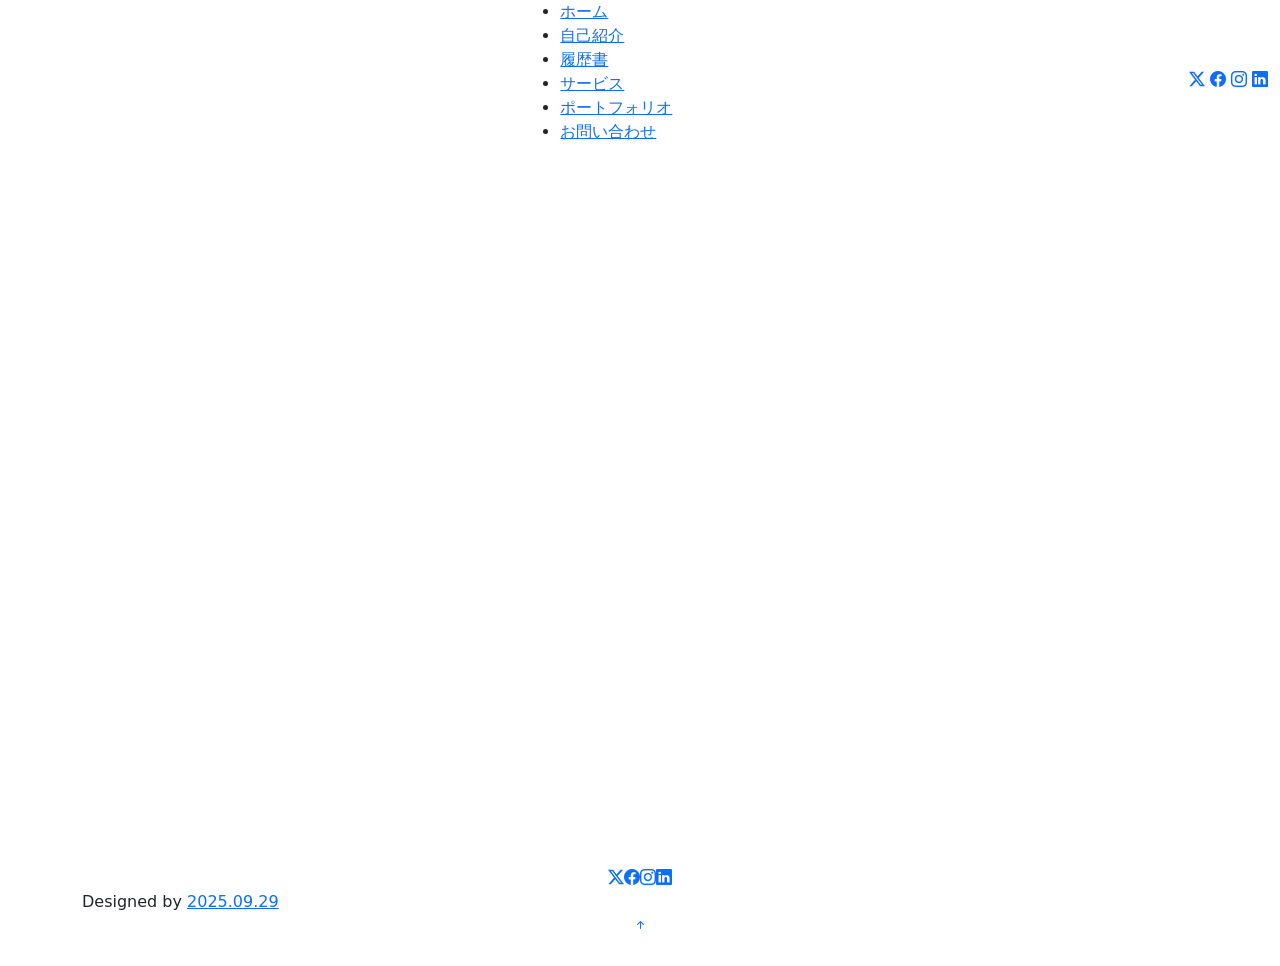
==== about.html @ 62b6b32b "2025/09/30 ポートホリオ完成" ====
<!DOCTYPE html>
<html lang="en">

<head>
  <meta charset="utf-8">
  <meta content="width=device-width, initial-scale=1.0" name="viewport">
  <title>MK-IT</title>
  <meta name="description" content="">
  <meta name="keywords" content="">

  <!-- Favicons -->
  <link href="assets/img/favicon.png" rel="icon">
  <link href="assets/img/apple-touch-icon.png" rel="apple-touch-icon">

  <!-- Fonts -->
  <link href="https://fonts.googleapis.com" rel="preconnect">
  <link href="https://fonts.gstatic.com" rel="preconnect" crossorigin>
  <link href="https://fonts.googleapis.com/css2?family=Roboto:ital,wght@0,100;0,300;0,400;0,500;0,700;0,900;1,100;1,300;1,400;1,500;1,700;1,900&family=Poppins:ital,wght@0,100;0,200;0,300;0,400;0,500;0,600;0,700;0,800;0,900;1,100;1,200;1,300;1,400;1,500;1,600;1,700;1,800;1,900&family=Raleway:ital,wght@0,100;0,200;0,300;0,400;0,500;0,600;0,700;0,800;0,900;1,100;1,200;1,300;1,400;1,500;1,600;1,700;1,800;1,900&display=swap" rel="stylesheet">

  <!-- Vendor CSS Files -->
  <link href="assets/vendor/bootstrap/css/bootstrap.min.css" rel="stylesheet">
  <link href="assets/vendor/bootstrap-icons/bootstrap-icons.css" rel="stylesheet">
  <link href="assets/vendor/aos/aos.css" rel="stylesheet">
  <link href="assets/vendor/swiper/swiper-bundle.min.css" rel="stylesheet">
  <link href="assets/vendor/glightbox/css/glightbox.min.css" rel="stylesheet">

  <!-- Main CSS File -->
  <link href="assets/css/main.css" rel="stylesheet">

  <!-- =======================================================
  * Template Name: Kelly
  * Template URL: https://bootstrapmade.com/kelly-free-bootstrap-cv-resume-html-template/
  * Updated: Aug 07 2024 with Bootstrap v5.3.3
  * Author: BootstrapMade.com
  * License: https://bootstrapmade.com/license/
  ======================================================== -->
</head>

<body class="about-page">

  <header id="header" class="header d-flex align-items-center light-background sticky-top">
    <div class="container-fluid position-relative d-flex align-items-center justify-content-between">

      <a href="index.html" class="logo d-flex align-items-center me-auto me-xl-0">
        <!-- Uncomment the line below if you also wish to use an image logo -->
        <!-- <img src="assets/img/logo.png" alt=""> -->
        <!-- <h1 class="sitename">Kelly</h1> -->
      </a>

      <nav id="navmenu" class="navmenu">
        <ul>
          <li><a href="index.html">ホーム</a></li>
          <li><a href="about.html" class="active">自己紹介</a></li>
          <li><a href="resume.html">履歴書</a></li>
          <li><a href="services.html">サービス</a></li>
          <li><a href="portfolio.html">ポートフォリオ</a></li>
          <li><a href="contact.html">お問い合わせ</a></li>
        </ul>
        <i class="mobile-nav-toggle d-xl-none bi bi-list"></i>
      </nav>

      <div class="header-social-links">
        <a href="#" class="twitter"><i class="bi bi-twitter-x"></i></a>
        <a href="#" class="facebook"><i class="bi bi-facebook"></i></a>
        <a href="#" class="instagram"><i class="bi bi-instagram"></i></a>
        <a href="#" class="linkedin"><i class="bi bi-linkedin"></i></a>
      </div>

    </div>
  </header>

  <main class="main">

    <!-- About Section -->
    <section id="about" class="about section">

      <!-- Section Title -->
      <div class="container section-title" data-aos="fade-up">
        <h2>自己紹介</h2>
        <p>元バックオフィス責任者からエンジニアへ｜ビジネス視点 × 技術力</p>
      </div><!-- End Section Title -->

      <div class="container" data-aos="fade-up" data-aos-delay="100">

        <div class="row gy-4 justify-content-center">
          <div class="col-lg-4">
            <img src="assets/img/profile-img.jpg" class="img-fluid" alt="">
          </div>
          <div class="col-lg-8 content">
            <h2>0からのシステム開発が可能なシステムエンジニア</h2>
            <div class="row">
              <div class="col-lg-6">
                <ul>
                  <li><i class="bi bi-chevron-right"></i> <strong>生年月日:</strong> <span>1996年 1⽉ 28⽇</span></li>
                  <li><i class="bi bi-chevron-right"></i> <strong>電話:</strong> <span>090-1334-8296</span></li>
                  <li><i class="bi bi-chevron-right"></i> <strong>現住所:</strong> <span>島根県, 日本</span></li>
                </ul>
              </div>
              <div class="col-lg-6">
                <ul>
                  <li><i class="bi bi-chevron-right"></i> <strong>年齢:</strong> <span>29</span></li>
                  <li><i class="bi bi-chevron-right"></i> <strong>Email:</strong> <span>miyuu112288@gmail.com</span></li>
                  <li><i class="bi bi-chevron-right"></i> <strong>現職:</strong> <span>フリーランサー</span></li>
                </ul>
              </div>
            </div>
            <p class="py-3">
              約6年間、株式会社COLOR にてバックオフィス業務全般を担当しながら、各店舗の責任者として運営管理を行い、金融機関・税理士との連携を通じて会社の利益向上に貢献。その後、IT技術の重要性を実感し、2020年に正式にエンジニアとしてのキャリアをスタート。

              フロントエンド開発を中心に、HTML・CSS・JavaScript を基礎から学び、React・Vue などのモダンなフレームワークを活用したシングルページアプリケーション（SPA）開発に従事。ユーザー体験を向上させるインタラクティブなUI や、レスポンシブデザインを考慮したWebサイトの設計・開発を経験。

              2023年11月からは、バックエンド開発にも関心を持ち、PHPフレームワーク（Laravel） を用いた開発に注力。データベース設計、API開発、認証システムの構築などを通じて、フルスタックエンジニアとしてのスキルを磨いている。現在は新たな技術習得にも積極的に取り組みながら、さらなる挑戦を楽しんでいる。
            </p>
          </div>
        </div>

      </div>

    </section><!-- /About Section -->

    <!-- Skills Section -->
    <section id="skills" class="skills section">

      <!-- Section Title -->
      <div class="container section-title" data-aos="fade-up">
        <h2>スキル</h2>
        <p>Necessitatibus eius consequatur ex aliquid fuga eum quidem sint consectetur velit</p>
      </div><!-- End Section Title -->

      <div class="container" data-aos="fade-up" data-aos-delay="100">

        <div class="row skills-content skills-animation">

          <div class="col-lg-6">

            <div class="progress">
              <span class="skill"><span>React/Next.js</span> <i class="val">95%</i></span>
              <div class="progress-bar-wrap">
                <div class="progress-bar" role="progressbar" aria-valuenow="95" aria-valuemin="0" aria-valuemax="100"></div>
              </div>
            </div><!-- End Skills Item -->

            <div class="progress">
              <span class="skill"><span>TypeScript</span> <i class="val">90%</i></span>
              <div class="progress-bar-wrap">
                <div class="progress-bar" role="progressbar" aria-valuenow="90" aria-valuemin="0" aria-valuemax="100"></div>
              </div>
            </div><!-- End Skills Item -->

            <div class="progress">
              <span class="skill"><span>Vue.js</span> <i class="val">85%</i></span>
              <div class="progress-bar-wrap">
                <div class="progress-bar" role="progressbar" aria-valuenow="85" aria-valuemin="0" aria-valuemax="100"></div>
              </div>
            </div><!-- End Skills Item -->

            <div class="progress">
              <span class="skill"><span>Shopify</span> <i class="val">80%</i></span>
              <div class="progress-bar-wrap">
                <div class="progress-bar" role="progressbar" aria-valuenow="80" aria-valuemin="0" aria-valuemax="100"></div>
              </div>
            </div><!-- End Skills Item -->

            <div class="progress">
              <span class="skill"><span>WordPress</span> <i class="val">75%</i></span>
              <div class="progress-bar-wrap">
                <div class="progress-bar" role="progressbar" aria-valuenow="75" aria-valuemin="0" aria-valuemax="100"></div>
              </div>
            </div><!-- End Skills Item -->

            <div class="progress">
              <span class="skill"><span>OpenAI API</span> <i class="val">70%</i></span>
              <div class="progress-bar-wrap">
                <div class="progress-bar" role="progressbar" aria-valuenow="70" aria-valuemin="0" aria-valuemax="100"></div>
              </div>
            </div><!-- End Skills Item -->

          </div>

          <div class="col-lg-6">

            <div class="progress">
              <span class="skill"><span>Laravel</span> <i class="val">85%</i></span>
              <div class="progress-bar-wrap">
                <div class="progress-bar" role="progressbar" aria-valuenow="85" aria-valuemin="0" aria-valuemax="100"></div>
              </div>
            </div><!-- End Skills Item -->

            <div class="progress">
              <span class="skill"><span>Firebase</span> <i class="val">90%</i></span>
              <div class="progress-bar-wrap">
                <div class="progress-bar" role="progressbar" aria-valuenow="90" aria-valuemin="0" aria-valuemax="100"></div>
              </div>
            </div><!-- End Skills Item -->

            <div class="progress">
              <span class="skill"><span>PostgreSQL</span> <i class="val">80%</i></span>
              <div class="progress-bar-wrap">
                <div class="progress-bar" role="progressbar" aria-valuenow="80" aria-valuemin="0" aria-valuemax="100"></div>
              </div>
            </div><!-- End Skills Item -->

            <div class="progress">
              <span class="skill"><span>MySQL</span> <i class="val">75%</i></span>
              <div class="progress-bar-wrap">
                <div class="progress-bar" role="progressbar" aria-valuenow="75" aria-valuemin="0" aria-valuemax="100"></div>
              </div>
            </div><!-- End Skills Item -->

            <div class="progress">
              <span class="skill"><span>GraphQL</span> <i class="val">70%</i></span>
              <div class="progress-bar-wrap">
                <div class="progress-bar" role="progressbar" aria-valuenow="70" aria-valuemin="0" aria-valuemax="100"></div>
              </div>
            </div><!-- End Skills Item -->

            <div class="progress">
              <span class="skill"><span>AWS</span> <i class="val">65%</i></span>
              <div class="progress-bar-wrap">
                <div class="progress-bar" role="progressbar" aria-valuenow="65" aria-valuemin="0" aria-valuemax="100"></div>
              </div>
            </div><!-- End Skills Item -->

          </div>

        </div>

      </div>

    </section><!-- /Skills Section -->
  </main>

  <footer id="footer" class="footer light-background">

    <div class="container">
      <!-- <div class="copyright text-center ">
        <p>© <span>Copyright</span> <strong class="px-1 sitename">Kelly</strong> <span>All Rights Reserved<br></span></p>
      </div> -->
      <div class="social-links d-flex justify-content-center">
        <a href=""><i class="bi bi-twitter-x"></i></a>
        <a href=""><i class="bi bi-facebook"></i></a>
        <a href=""><i class="bi bi-instagram"></i></a>
        <a href=""><i class="bi bi-linkedin"></i></a>
      </div>
      <div class="credits">
        <!-- All the links in the footer should remain intact. -->
        <!-- You can delete the links only if you've purchased the pro version. -->
        <!-- Licensing information: https://bootstrapmade.com/license/ -->
        <!-- Purchase the pro version with working PHP/AJAX contact form: [buy-url] -->
        Designed by <a href="https://bootstrapmade.com/">2025.09.29</a>
      </div>
    </div>

  </footer>

  <!-- Scroll Top -->
  <a href="#" id="scroll-top" class="scroll-top d-flex align-items-center justify-content-center"><i class="bi bi-arrow-up-short"></i></a>

  <!-- Preloader -->
  <div id="preloader"></div>

  <!-- Vendor JS Files -->
  <script src="assets/vendor/bootstrap/js/bootstrap.bundle.min.js"></script>
  <script src="assets/vendor/php-email-form/validate.js"></script>
  <script src="assets/vendor/aos/aos.js"></script>
  <script src="assets/vendor/waypoints/noframework.waypoints.js"></script>
  <script src="assets/vendor/purecounter/purecounter_vanilla.js"></script>
  <script src="assets/vendor/swiper/swiper-bundle.min.js"></script>
  <script src="assets/vendor/glightbox/js/glightbox.min.js"></script>
  <script src="assets/vendor/imagesloaded/imagesloaded.pkgd.min.js"></script>
  <script src="assets/vendor/isotope-layout/isotope.pkgd.min.js"></script>

  <!-- Main JS File -->
  <script src="assets/js/main.js"></script>

</body>

</html>
---- assets/css/main.css ----
/**
* Template Name: Kelly
* Template URL: https://bootstrapmade.com/kelly-free-bootstrap-cv-resume-html-template/
* Updated: Aug 07 2024 with Bootstrap v5.3.3
* Author: BootstrapMade.com
* License: https://bootstrapmade.com/license/
*/

/*--------------------------------------------------------------
# Font & Color Variables
# Help: https://bootstrapmade.com/color-system/
--------------------------------------------------------------*/
/* Fonts */
:root {
  --default-font: "Roboto",  system-ui, -apple-system, "Segoe UI", Roboto, "Helvetica Neue", Arial, "Noto Sans", "Liberation Sans", sans-serif, "Apple Color Emoji", "Segoe UI Emoji", "Segoe UI Symbol", "Noto Color Emoji";
  --heading-font: "Raleway",  sans-serif;
  --nav-font: "Poppins",  sans-serif;
}

/* Global Colors - The following color variables are used throughout the website. Updating them here will change the color scheme of the entire website */
:root { 
  --background-color: #ffffff; /* Background color for the entire website, including individual sections */
  --default-color: #444444; /* Default color used for the majority of the text content across the entire website */
  --heading-color: #222222; /* Color for headings, subheadings and title throughout the website */
  --accent-color: #34b7a7; /* Accent color that represents your brand on the website. It's used for buttons, links, and other elements that need to stand out */
  --surface-color: #ffffff; /* The surface color is used as a background of boxed elements within sections, such as cards, icon boxes, or other elements that require a visual separation from the global background. */
  --contrast-color: #ffffff; /* Contrast color for text, ensuring readability against backgrounds of accent, heading, or default colors. */
}

/* Nav Menu Colors - The following color variables are used specifically for the navigation menu. They are separate from the global colors to allow for more customization options */
:root {
  --nav-color: #444444;  /* The default color of the main navmenu links */
  --nav-hover-color: #34b7a7; /* Applied to main navmenu links when they are hovered over or active */
  --nav-mobile-background-color: #ffffff; /* Used as the background color for mobile navigation menu */
  --nav-dropdown-background-color: #ffffff; /* Used as the background color for dropdown items that appear when hovering over primary navigation items */
  --nav-dropdown-color: #444444; /* Used for navigation links of the dropdown items in the navigation menu. */
  --nav-dropdown-hover-color: #34b7a7; /* Similar to --nav-hover-color, this color is applied to dropdown navigation links when they are hovered over. */
}

/* Color Presets - These classes override global colors when applied to any section or element, providing reuse of the sam color scheme. */

.light-background {
  --background-color: #e9e8e6;
  --surface-color: #ffffff;
}

.dark-background {
  --background-color: #060606;
  --default-color: #ffffff;
  --heading-color: #ffffff;
  --surface-color: #252525;
  --contrast-color: #ffffff;
}

/* Smooth scroll */
:root {
  scroll-behavior: smooth;
}

/*--------------------------------------------------------------
# General Styling & Shared Classes
--------------------------------------------------------------*/
body {
  color: var(--default-color);
  background-color: var(--background-color);
  font-family: var(--default-font);
}

a {
  color: var(--accent-color);
  text-decoration: none;
  transition: 0.3s;
}

a:hover {
  color: color-mix(in srgb, var(--accent-color), transparent 25%);
  text-decoration: none;
}

h1,
h2,
h3,
h4,
h5,
h6 {
  color: var(--heading-color);
  font-family: var(--heading-font);
}

/* PHP Email Form Messages
------------------------------*/
.php-email-form .error-message {
  display: none;
  background: #df1529;
  color: #ffffff;
  text-align: left;
  padding: 15px;
  margin-bottom: 24px;
  font-weight: 600;
}

.php-email-form .sent-message {
  display: none;
  color: #ffffff;
  background: #059652;
  text-align: center;
  padding: 15px;
  margin-bottom: 24px;
  font-weight: 600;
}

.php-email-form .loading {
  display: none;
  background: var(--surface-color);
  text-align: center;
  padding: 15px;
  margin-bottom: 24px;
}

.php-email-form .loading:before {
  content: "";
  display: inline-block;
  border-radius: 50%;
  width: 24px;
  height: 24px;
  margin: 0 10px -6px 0;
  border: 3px solid var(--accent-color);
  border-top-color: var(--surface-color);
  animation: php-email-form-loading 1s linear infinite;
}

@keyframes php-email-form-loading {
  0% {
    transform: rotate(0deg);
  }

  100% {
    transform: rotate(360deg);
  }
}

/*--------------------------------------------------------------
# Global Header
--------------------------------------------------------------*/
.header {
  color: var(--default-color);
  background-color: var(--background-color);
  padding: 15px 0;
  transition: all 0.5s;
  z-index: 997;
  box-shadow: 0px 0 18px rgba(0, 0, 0, 0.1);
}

.header .logo {
  line-height: 1;
}

.header .logo img {
  max-height: 36px;
  margin-right: 8px;
}

.header .logo h1 {
  font-size: 32px;
  margin: 0;
  font-weight: 300;
  text-transform: uppercase;
  color: var(--heading-color);
}

.header .header-social-links {
  padding-right: 15px;
}

.header .header-social-links a {
  color: color-mix(in srgb, var(--default-color), transparent 40%);
  padding-left: 6px;
  display: inline-block;
  transition: 0.3s;
  font-size: 16px;
}

.header .header-social-links a:hover {
  color: var(--accent-color);
}

.header .header-social-links a i {
  line-height: 0px;
}

@media (max-width: 1200px) {
  .header .logo {
    order: 1;
  }

  .header .header-social-links {
    order: 2;
  }

  .header .navmenu {
    order: 3;
  }
}

/*--------------------------------------------------------------
# Navigation Menu
--------------------------------------------------------------*/
/* Desktop Navigation */
@media (min-width: 1200px) {
  .navmenu {
    padding: 0;
  }

  .navmenu ul {
    margin: 0;
    padding: 0;
    display: flex;
    list-style: none;
    align-items: center;
  }

  .navmenu li {
    position: relative;
  }

  .navmenu>ul>li {
    white-space: nowrap;
    padding: 15px 14px;
  }

  .navmenu>ul>li:last-child {
    padding-right: 0;
  }

  .navmenu a,
  .navmenu a:focus {
    color: var(--nav-color);
    font-size: 15px;
    padding: 0 2px;
    font-family: var(--nav-font);
    font-weight: 400;
    display: flex;
    align-items: center;
    justify-content: space-between;
    white-space: nowrap;
    transition: 0.3s;
    position: relative;
  }

  .navmenu a i,
  .navmenu a:focus i {
    font-size: 12px;
    line-height: 0;
    margin-left: 5px;
    transition: 0.3s;
  }

  .navmenu>ul>li>a:before {
    content: "";
    position: absolute;
    height: 2px;
    bottom: -6px;
    left: 0;
    background-color: var(--nav-hover-color);
    visibility: hidden;
    width: 0px;
    transition: all 0.3s ease-in-out 0s;
  }

  .navmenu a:hover:before,
  .navmenu li:hover>a:before,
  .navmenu .active:before {
    visibility: visible;
    width: 25px;
  }

  .navmenu li:hover>a,
  .navmenu .active,
  .navmenu .active:focus {
    color: var(--nav-hover-color);
  }

  .navmenu .dropdown ul {
    margin: 0;
    padding: 10px 0;
    background: var(--nav-dropdown-background-color);
    display: block;
    position: absolute;
    visibility: hidden;
    left: 14px;
    top: 130%;
    opacity: 0;
    transition: 0.3s;
    border-radius: 4px;
    z-index: 99;
    box-shadow: 0px 0px 30px rgba(0, 0, 0, 0.1);
  }

  .navmenu .dropdown ul li {
    min-width: 200px;
  }

  .navmenu .dropdown ul a {
    padding: 10px 20px;
    font-size: 15px;
    text-transform: none;
    color: var(--nav-dropdown-color);
  }

  .navmenu .dropdown ul a i {
    font-size: 12px;
  }

  .navmenu .dropdown ul a:hover,
  .navmenu .dropdown ul .active:hover,
  .navmenu .dropdown ul li:hover>a {
    color: var(--nav-dropdown-hover-color);
  }

  .navmenu .dropdown:hover>ul {
    opacity: 1;
    top: 100%;
    visibility: visible;
  }

  .navmenu .dropdown .dropdown ul {
    top: 0;
    left: -90%;
    visibility: hidden;
  }

  .navmenu .dropdown .dropdown:hover>ul {
    opacity: 1;
    top: 0;
    left: -100%;
    visibility: visible;
  }
}

/* Mobile Navigation */
@media (max-width: 1199px) {
  .mobile-nav-toggle {
    color: var(--nav-color);
    font-size: 28px;
    line-height: 0;
    margin-right: 10px;
    cursor: pointer;
    transition: color 0.3s;
  }

  .navmenu {
    padding: 0;
    z-index: 9997;
  }

  .navmenu ul {
    display: none;
    list-style: none;
    position: absolute;
    inset: 60px 20px 20px 20px;
    padding: 10px 0;
    margin: 0;
    border-radius: 6px;
    background-color: var(--nav-mobile-background-color);
    border: 1px solid color-mix(in srgb, var(--default-color), transparent 90%);
    box-shadow: none;
    overflow-y: auto;
    transition: 0.3s;
    z-index: 9998;
  }

  .navmenu a,
  .navmenu a:focus {
    color: var(--nav-dropdown-color);
    padding: 10px 20px;
    font-family: var(--nav-font);
    font-size: 17px;
    font-weight: 500;
    display: flex;
    align-items: center;
    justify-content: space-between;
    white-space: nowrap;
    transition: 0.3s;
  }

  .navmenu a i,
  .navmenu a:focus i {
    font-size: 12px;
    line-height: 0;
    margin-left: 5px;
    width: 30px;
    height: 30px;
    display: flex;
    align-items: center;
    justify-content: center;
    border-radius: 50%;
    transition: 0.3s;
    background-color: color-mix(in srgb, var(--accent-color), transparent 90%);
  }

  .navmenu a i:hover,
  .navmenu a:focus i:hover {
    background-color: var(--accent-color);
    color: var(--contrast-color);
  }

  .navmenu a:hover,
  .navmenu .active,
  .navmenu .active:focus {
    color: var(--nav-dropdown-hover-color);
  }

  .navmenu .active i,
  .navmenu .active:focus i {
    background-color: var(--accent-color);
    color: var(--contrast-color);
    transform: rotate(180deg);
  }

  .navmenu .dropdown ul {
    position: static;
    display: none;
    z-index: 99;
    padding: 10px 0;
    margin: 10px 20px;
    background-color: var(--nav-dropdown-background-color);
    transition: all 0.5s ease-in-out;
  }

  .navmenu .dropdown ul ul {
    background-color: rgba(33, 37, 41, 0.1);
  }

  .navmenu .dropdown>.dropdown-active {
    display: block;
    background-color: rgba(33, 37, 41, 0.03);
  }

  .mobile-nav-active {
    overflow: hidden;
  }

  .mobile-nav-active .mobile-nav-toggle {
    color: #fff;
    position: absolute;
    font-size: 32px;
    top: 15px;
    right: 15px;
    margin-right: 0;
    z-index: 9999;
  }

  .mobile-nav-active .navmenu {
    position: fixed;
    overflow: hidden;
    inset: 0;
    background: rgba(33, 37, 41, 0.8);
    transition: 0.3s;
  }

  .mobile-nav-active .navmenu>ul {
    display: block;
  }
}

/*--------------------------------------------------------------
# Global Footer
--------------------------------------------------------------*/
.footer {
  color: var(--default-color);
  background-color: var(--background-color);
  font-size: 14px;
  padding: 40px 0;
  position: relative;
}

.footer .copyright p {
  margin-bottom: 0;
}

.footer .social-links {
  margin-top: 20px;
}

.footer .social-links a {
  display: flex;
  align-items: center;
  justify-content: center;
  width: 40px;
  height: 40px;
  border-radius: 50%;
  border: 1px solid color-mix(in srgb, var(--default-color), transparent 50%);
  font-size: 16px;
  color: color-mix(in srgb, var(--default-color), transparent 50%);
  margin: 0 5px;
  transition: 0.3s;
}

.footer .social-links a:hover {
  color: var(--accent-color);
  border-color: var(--accent-color);
}

.footer .credits {
  margin-top: 10px;
  font-size: 13px;
  text-align: center;
}

/*--------------------------------------------------------------
# Preloader
--------------------------------------------------------------*/
#preloader {
  position: fixed;
  inset: 0;
  z-index: 9999;
  overflow: hidden;
  background-color: var(--background-color);
  transition: all 0.6s ease-out;
  width: 100%;
  height: 100vh;
}

#preloader:before,
#preloader:after {
  content: "";
  position: absolute;
  border: 4px solid var(--accent-color);
  border-radius: 50%;
  animation: animate-preloader 2s cubic-bezier(0, 0.2, 0.8, 1) infinite;
}

#preloader:after {
  animation-delay: -0.5s;
}

@keyframes animate-preloader {
  0% {
    width: 10px;
    height: 10px;
    top: calc(50% - 5px);
    left: calc(50% - 5px);
    opacity: 1;
  }

  100% {
    width: 72px;
    height: 72px;
    top: calc(50% - 36px);
    left: calc(50% - 36px);
    opacity: 0;
  }
}

/*--------------------------------------------------------------
# Scroll Top Button
--------------------------------------------------------------*/
.scroll-top {
  position: fixed;
  visibility: hidden;
  opacity: 0;
  right: 15px;
  bottom: -15px;
  z-index: 99999;
  background-color: var(--accent-color);
  width: 44px;
  height: 44px;
  border-radius: 50px;
  transition: all 0.4s;
}

.scroll-top i {
  font-size: 24px;
  color: var(--contrast-color);
  line-height: 0;
}

.scroll-top:hover {
  background-color: color-mix(in srgb, var(--accent-color), transparent 20%);
  color: var(--contrast-color);
}

.scroll-top.active {
  visibility: visible;
  opacity: 1;
  bottom: 15px;
}

/*--------------------------------------------------------------
# Disable aos animation delay on mobile devices
--------------------------------------------------------------*/
@media screen and (max-width: 768px) {
  [data-aos-delay] {
    transition-delay: 0 !important;
  }
}

/*--------------------------------------------------------------
# Global Page Titles & Breadcrumbs
--------------------------------------------------------------*/
.page-title {
  color: var(--default-color);
  background-color: var(--background-color);
  padding: 25px 0;
  position: relative;
  border-bottom: 1px solid color-mix(in srgb, var(--default-color), transparent 85%);
}

.page-title h1 {
  font-size: 24px;
  font-weight: 400;
}

.page-title .breadcrumbs ol {
  display: flex;
  flex-wrap: wrap;
  list-style: none;
  padding: 0;
  margin: 0;
  font-size: 14px;
  font-weight: 400;
}

.page-title .breadcrumbs ol li+li {
  padding-left: 10px;
}

.page-title .breadcrumbs ol li+li::before {
  content: "/";
  display: inline-block;
  padding-right: 10px;
  color: color-mix(in srgb, var(--default-color), transparent 70%);
}

/*--------------------------------------------------------------
# Global Sections
--------------------------------------------------------------*/
section,
.section {
  color: var(--default-color);
  background-color: var(--background-color);
  padding: 60px 0;
  scroll-margin-top: 100px;
  overflow: clip;
}

@media (max-width: 1199px) {

  section,
  .section {
    scroll-margin-top: 66px;
  }
}

/*--------------------------------------------------------------
# Global Section Titles
--------------------------------------------------------------*/
.section-title {
  text-align: center;
  padding-bottom: 60px;
  position: relative;
}

.section-title h2 {
  font-size: 32px;
  font-weight: 700;
  margin-bottom: 20px;
  padding-bottom: 20px;
  position: relative;
}

.section-title h2:after {
  content: "";
  position: absolute;
  display: block;
  width: 50px;
  height: 3px;
  background: var(--accent-color);
  left: 0;
  right: 0;
  bottom: 0;
  margin: auto;
}

.section-title p {
  margin-bottom: 0;
}

/*--------------------------------------------------------------
# Hero Section
--------------------------------------------------------------*/
.hero {
  width: 100%;
  min-height: calc(100vh - 82px);
  position: relative;
  padding: 80px 0;
  display: flex;
  align-items: center;
  justify-content: center;
}

@media (max-width: 1200px) {
  .hero {
    min-height: calc(100vh - 68px);
  }
}

.hero img {
  position: absolute;
  inset: 0;
  display: block;
  width: 100%;
  height: 100%;
  object-fit: cover;
  z-index: 1;
}

.hero .container {
  position: relative;
  z-index: 3;
}

.hero h2 {
  margin: 0;
  font-size: 48px;
  font-weight: 700;
}

.hero p {
  margin: 10px 0 0 0;
  font-size: 24px;
  color: var(--heading-color);
}

.hero .btn-get-started {
  color: var(--contrast-color);
  background: var(--accent-color);
  font-family: var(--heading-font);
  text-transform: uppercase;
  font-weight: 600;
  font-size: 12px;
  letter-spacing: 1px;
  display: inline-block;
  padding: 12px 40px;
  border-radius: 50px;
  transition: 0.5s;
  margin-top: 30px;
}

.hero .btn-get-started:hover {
  background: color-mix(in srgb, var(--accent-color) 90%, white 20%);
}

@media (max-width: 768px) {
  .hero h2 {
    font-size: 32px;
  }

  .hero p {
    font-size: 18px;
  }
}

/*--------------------------------------------------------------
# About Section
--------------------------------------------------------------*/
.about .content h2 {
  font-weight: 700;
  font-size: 24px;
}

.about .content ul {
  list-style: none;
  padding: 0;
}

.about .content ul li {
  margin-bottom: 20px;
  display: flex;
  align-items: center;
}

.about .content ul strong {
  margin-right: 10px;
}

.about .content ul i {
  font-size: 16px;
  margin-right: 5px;
  color: var(--accent-color);
  line-height: 0;
}

/*--------------------------------------------------------------
# Skills Section
--------------------------------------------------------------*/
.skills .progress {
  height: 60px;
  display: block;
  background: none;
  border-radius: 0;
}

.skills .progress .skill {
  color: var(--heading-color);
  padding: 0;
  margin: 0 0 6px 0;
  text-transform: uppercase;
  display: block;
  font-weight: 600;
  font-family: var(--heading-font);
}

.skills .progress .skill .val {
  float: right;
  font-style: normal;
}

.skills .progress-bar-wrap {
  background: color-mix(in srgb, var(--default-color), transparent 90%);
  height: 10px;
}

.skills .progress-bar {
  width: 1px;
  height: 10px;
  transition: 0.9s;
  background-color: var(--accent-color);
}

/*--------------------------------------------------------------
# Stats Section
--------------------------------------------------------------*/
.stats .stats-item {
  padding: 30px;
  width: 100%;
}

.stats .stats-item span {
  color: var(--heading-color);
  font-size: 48px;
  display: block;
  font-weight: 700;
  margin-bottom: 20px;
  padding-bottom: 20px;
  position: relative;
}

.stats .stats-item span:after {
  content: "";
  position: absolute;
  display: block;
  width: 25px;
  height: 3px;
  background: var(--accent-color);
  left: 0;
  right: 0;
  bottom: 0;
  margin: auto;
}

.stats .stats-item p {
  color: color-mix(in srgb, var(--default-color), transparent 40%);
  padding: 0;
  margin: 0;
  font-family: var(--heading-font);
  font-weight: 500;
}

/*--------------------------------------------------------------
# Testimonials Section
--------------------------------------------------------------*/
.testimonials .section-header {
  margin-bottom: 40px;
}

.testimonials .testimonials-carousel,
.testimonials .testimonials-slider {
  overflow: hidden;
}

.testimonials .testimonial-item {
  text-align: center;
}

.testimonials .testimonial-item .testimonial-img {
  width: 120px;
  border-radius: 50%;
  border: 4px solid var(--background-color);
  margin: 0 auto;
}

.testimonials .testimonial-item h3 {
  font-size: 20px;
  font-weight: bold;
  margin: 10px 0 5px 0;
}

.testimonials .testimonial-item h4 {
  font-size: 14px;
  color: color-mix(in srgb, var(--default-color), transparent 40%);
  margin: 0 0 15px 0;
}

.testimonials .testimonial-item .stars {
  margin-bottom: 15px;
}

.testimonials .testimonial-item .stars i {
  color: #ffc107;
  margin: 0 1px;
}

.testimonials .testimonial-item .quote-icon-left,
.testimonials .testimonial-item .quote-icon-right {
  color: color-mix(in srgb, var(--accent-color), transparent 50%);
  font-size: 26px;
  line-height: 0;
}

.testimonials .testimonial-item .quote-icon-left {
  display: inline-block;
  left: -5px;
  position: relative;
}

.testimonials .testimonial-item .quote-icon-right {
  display: inline-block;
  right: -5px;
  position: relative;
  top: 10px;
  transform: scale(-1, -1);
}

.testimonials .testimonial-item p {
  font-style: italic;
  margin: 0 auto 15px auto;
}

.testimonials .swiper-wrapper {
  height: auto;
}

.testimonials .swiper-pagination {
  margin-top: 20px;
  position: relative;
}

.testimonials .swiper-pagination .swiper-pagination-bullet {
  width: 12px;
  height: 12px;
  opacity: 1;
  background-color: color-mix(in srgb, var(--default-color), transparent 85%);
}

.testimonials .swiper-pagination .swiper-pagination-bullet-active {
  background-color: var(--accent-color);
}

@media (min-width: 992px) {
  .testimonials .testimonial-item p {
    width: 80%;
  }
}

/*--------------------------------------------------------------
# Resume Section
--------------------------------------------------------------*/
.resume .resume-title {
  color: var(--heading-color);
  font-size: 26px;
  font-weight: 700;
  margin-top: 20px;
  margin-bottom: 20px;
}

.resume .resume-item {
  padding: 0 0 20px 20px;
  margin-top: -2px;
  border-left: 2px solid var(--accent-color);
  position: relative;
}

.resume .resume-item h4 {
  line-height: 18px;
  font-size: 18px;
  font-weight: 600;
  text-transform: uppercase;
  color: color-mix(in srgb, var(--default-color), transparent 20%);
  margin-bottom: 10px;
}

.resume .resume-item h5 {
  font-size: 16px;
  padding: 5px 15px;
  display: inline-block;
  font-weight: 600;
  margin-bottom: 10px;
}

.resume .resume-item ul {
  padding-left: 20px;
}

.resume .resume-item ul li {
  padding-bottom: 10px;
}

.resume .resume-item:last-child {
  padding-bottom: 0;
}

.resume .resume-item::before {
  content: "";
  position: absolute;
  width: 16px;
  height: 16px;
  border-radius: 50px;
  left: -9px;
  top: 0;
  background: var(--background-color);
  border: 2px solid var(--accent-color);
}

/*--------------------------------------------------------------
# Services Section
--------------------------------------------------------------*/
.services .service-item {
  background-color: var(--surface-color);
  box-shadow: 0px 5px 90px 0px rgba(0, 0, 0, 0.1);
  height: 100%;
  padding: 60px 30px;
  text-align: center;
  transition: 0.3s;
  border-radius: 5px;
}

.services .service-item .icon {
  margin: 0 auto;
  width: 100px;
  height: 100px;
  display: flex;
  align-items: center;
  justify-content: center;
  transition: ease-in-out 0.3s;
  position: relative;
}

.services .service-item .icon i {
  font-size: 36px;
  transition: 0.5s;
  position: relative;
}

.services .service-item .icon svg {
  position: absolute;
  top: 0;
  left: 0;
}

.services .service-item .icon svg path {
  transition: 0.5s;
  fill: color-mix(in srgb, var(--default-color), transparent 95%);
}

.services .service-item h3 {
  font-weight: 700;
  margin: 10px 0 15px 0;
  font-size: 22px;
}

.services .service-item p {
  line-height: 24px;
  font-size: 14px;
  margin-bottom: 0;
}

.services .service-item:hover {
  box-shadow: 0px 5px 35px 0px rgba(0, 0, 0, 0.1);
}

.services .service-item.item-cyan i {
  color: #0dcaf0;
}

.services .service-item.item-cyan:hover .icon i {
  color: #fff;
}

.services .service-item.item-cyan:hover .icon path {
  fill: #0dcaf0;
}

.services .service-item.item-orange i {
  color: #fd7e14;
}

.services .service-item.item-orange:hover .icon i {
  color: #fff;
}

.services .service-item.item-orange:hover .icon path {
  fill: #fd7e14;
}

.services .service-item.item-teal i {
  color: #20c997;
}

.services .service-item.item-teal:hover .icon i {
  color: #fff;
}

.services .service-item.item-teal:hover .icon path {
  fill: #20c997;
}

.services .service-item.item-red i {
  color: #df1529;
}

.services .service-item.item-red:hover .icon i {
  color: #fff;
}

.services .service-item.item-red:hover .icon path {
  fill: #df1529;
}

.services .service-item.item-indigo i {
  color: #6610f2;
}

.services .service-item.item-indigo:hover .icon i {
  color: #fff;
}

.services .service-item.item-indigo:hover .icon path {
  fill: #6610f2;
}

.services .service-item.item-pink i {
  color: #f3268c;
}

.services .service-item.item-pink:hover .icon i {
  color: #fff;
}

.services .service-item.item-pink:hover .icon path {
  fill: #f3268c;
}

/*--------------------------------------------------------------
# Portfolio Section
--------------------------------------------------------------*/
.portfolio .portfolio-filters {
  padding: 0;
  margin: 0 auto 20px auto;
  list-style: none;
  text-align: center;
}

.portfolio .portfolio-filters li {
  cursor: pointer;
  display: inline-block;
  padding: 8px 20px 10px 20px;
  margin: 0;
  font-size: 15px;
  font-weight: 500;
  line-height: 1;
  margin-bottom: 5px;
  border-radius: 50px;
  transition: all 0.3s ease-in-out;
  font-family: var(--heading-font);
}

.portfolio .portfolio-filters li:hover,
.portfolio .portfolio-filters li.filter-active {
  color: var(--contrast-color);
  background-color: var(--accent-color);
}

.portfolio .portfolio-filters li:first-child {
  margin-left: 0;
}

.portfolio .portfolio-filters li:last-child {
  margin-right: 0;
}

@media (max-width: 575px) {
  .portfolio .portfolio-filters li {
    font-size: 14px;
    margin: 0 0 10px 0;
  }
}

.portfolio .portfolio-item {
  position: relative;
  overflow: hidden;
}

.portfolio .portfolio-item .portfolio-info {
  opacity: 0;
  position: absolute;
  left: 12px;
  right: 12px;
  bottom: -100%;
  z-index: 3;
  transition: all ease-in-out 0.5s;
  background: color-mix(in srgb, var(--surface-color), transparent 10%);
  padding: 15px;
}

.portfolio .portfolio-item .portfolio-info h4 {
  font-size: 18px;
  font-weight: 600;
  padding-right: 50px;
}

.portfolio .portfolio-item .portfolio-info p {
  color: color-mix(in srgb, var(--default-color), transparent 30%);
  font-size: 14px;
  margin-bottom: 0;
  padding-right: 50px;
}

.portfolio .portfolio-item .portfolio-info .preview-link,
.portfolio .portfolio-item .portfolio-info .details-link {
  position: absolute;
  right: 50px;
  font-size: 24px;
  top: calc(50% - 14px);
  color: color-mix(in srgb, var(--default-color), transparent 30%);
  transition: 0.3s;
  line-height: 0;
}

.portfolio .portfolio-item .portfolio-info .preview-link:hover,
.portfolio .portfolio-item .portfolio-info .details-link:hover {
  color: var(--accent-color);
}

.portfolio .portfolio-item .portfolio-info .details-link {
  right: 14px;
  font-size: 28px;
}

.portfolio .portfolio-item:hover .portfolio-info {
  opacity: 1;
  bottom: 0;
}

/*--------------------------------------------------------------
# Portfolio Details Section
--------------------------------------------------------------*/
.portfolio-details .portfolio-details-slider img {
  width: 100%;
}

.portfolio-details .portfolio-details-slider .swiper-pagination {
  margin-top: 20px;
  position: relative;
}

.portfolio-details .portfolio-details-slider .swiper-pagination .swiper-pagination-bullet {
  width: 12px;
  height: 12px;
  background-color: color-mix(in srgb, var(--default-color), transparent 85%);
  opacity: 1;
}

.portfolio-details .portfolio-details-slider .swiper-pagination .swiper-pagination-bullet-active {
  background-color: var(--accent-color);
}

.portfolio-details .portfolio-info {
  background-color: var(--surface-color);
  padding: 30px;
  box-shadow: 0px 0 30px rgba(0, 0, 0, 0.1);
}

.portfolio-details .portfolio-info h3 {
  font-size: 22px;
  font-weight: 700;
  margin-bottom: 20px;
  padding-bottom: 20px;
  border-bottom: 1px solid color-mix(in srgb, var(--default-color), transparent 85%);
}

.portfolio-details .portfolio-info ul {
  list-style: none;
  padding: 0;
  font-size: 15px;
}

.portfolio-details .portfolio-info ul li+li {
  margin-top: 10px;
}

.portfolio-details .portfolio-description {
  padding-top: 30px;
}

.portfolio-details .portfolio-description h2 {
  font-size: 26px;
  font-weight: 700;
  margin-bottom: 20px;
}

.portfolio-details .portfolio-description p {
  padding: 0;
  color: color-mix(in srgb, var(--default-color), transparent 30%);
}

/*--------------------------------------------------------------
# Contact Section
--------------------------------------------------------------*/
.contact .info-wrap {
  background-color: var(--surface-color);
  box-shadow: 0px 0px 20px rgba(0, 0, 0, 0.1);
  padding: 30px;
}

@media (max-width: 575px) {
  .contact .info-wrap {
    padding: 20px;
  }
}

.contact .info-item {
  margin-bottom: 40px;
}

.contact .info-item i {
  font-size: 20px;
  color: var(--accent-color);
  background: color-mix(in srgb, var(--accent-color), transparent 92%);
  width: 44px;
  height: 44px;
  display: flex;
  justify-content: center;
  align-items: center;
  border-radius: 50px;
  transition: all 0.3s ease-in-out;
  margin-right: 15px;
}

.contact .info-item h3 {
  padding: 0;
  font-size: 18px;
  font-weight: 700;
  margin-bottom: 5px;
}

.contact .info-item p {
  padding: 0;
  margin-bottom: 0;
  font-size: 14px;
}

.contact .info-item:hover i {
  background: var(--accent-color);
  color: var(--contrast-color);
}

.contact .php-email-form {
  background-color: var(--surface-color);
  height: 100%;
  padding: 30px;
  box-shadow: 0px 0px 20px rgba(0, 0, 0, 0.1);
}

@media (max-width: 575px) {
  .contact .php-email-form {
    padding: 20px;
  }
}

.contact .php-email-form input[type=text],
.contact .php-email-form input[type=email],
.contact .php-email-form textarea {
  font-size: 14px;
  padding: 10px 15px;
  box-shadow: none;
  border-radius: 0;
  color: var(--default-color);
  background-color: var(--surface-color);
  border-color: color-mix(in srgb, var(--default-color), transparent 80%);
}

.contact .php-email-form input[type=text]:focus,
.contact .php-email-form input[type=email]:focus,
.contact .php-email-form textarea:focus {
  border-color: var(--accent-color);
}

.contact .php-email-form input[type=text]::placeholder,
.contact .php-email-form input[type=email]::placeholder,
.contact .php-email-form textarea::placeholder {
  color: color-mix(in srgb, var(--default-color), transparent 70%);
}

.contact .php-email-form button[type=submit] {
  color: var(--contrast-color);
  background: var(--accent-color);
  border: 0;
  padding: 10px 30px;
  transition: 0.4s;
  border-radius: 50px;
}

.contact .php-email-form button[type=submit]:hover {
  background: color-mix(in srgb, var(--accent-color), transparent 25%);
}

/*--------------------------------------------------------------
# Starter Section Section
--------------------------------------------------------------*/
.starter-section {
  /* Add your styles here */
}
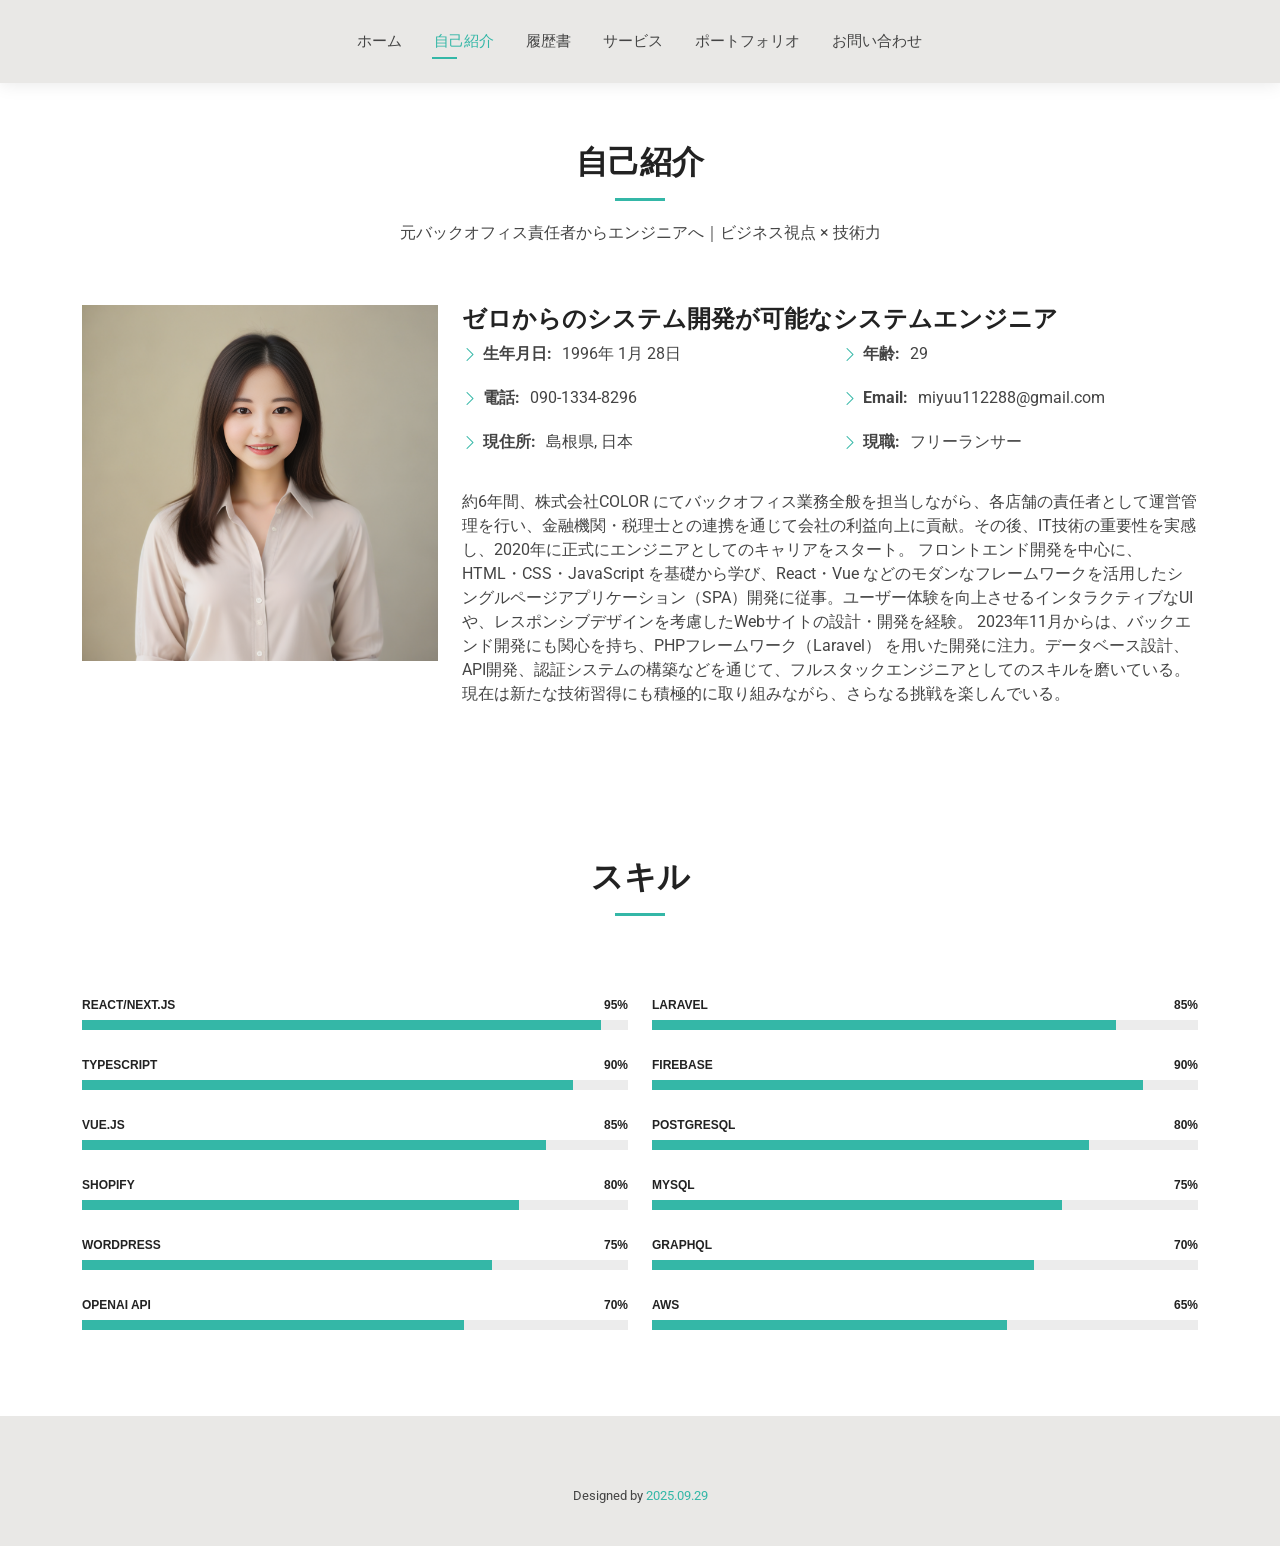
==== commit e7056e0f: "HTMLファイルの構造を整理し、各ページの内容を更新。特に自己紹介、履歴書、ポートフォリオセクションの情報を充実させ、UXを向上させました。" ====
--- a/about.html
+++ b/about.html
@@ -1,278 +1,280 @@
-<!DOCTYPE html>
-<html lang="en">
-
-<head>
-  <meta charset="utf-8">
-  <meta content="width=device-width, initial-scale=1.0" name="viewport">
-  <title>MK-IT</title>
-  <meta name="description" content="">
-  <meta name="keywords" content="">
-
-  <!-- Favicons -->
-  <link href="assets/img/favicon.png" rel="icon">
-  <link href="assets/img/apple-touch-icon.png" rel="apple-touch-icon">
-
-  <!-- Fonts -->
-  <link href="https://fonts.googleapis.com" rel="preconnect">
-  <link href="https://fonts.gstatic.com" rel="preconnect" crossorigin>
-  <link href="https://fonts.googleapis.com/css2?family=Roboto:ital,wght@0,100;0,300;0,400;0,500;0,700;0,900;1,100;1,300;1,400;1,500;1,700;1,900&family=Poppins:ital,wght@0,100;0,200;0,300;0,400;0,500;0,600;0,700;0,800;0,900;1,100;1,200;1,300;1,400;1,500;1,600;1,700;1,800;1,900&family=Raleway:ital,wght@0,100;0,200;0,300;0,400;0,500;0,600;0,700;0,800;0,900;1,100;1,200;1,300;1,400;1,500;1,600;1,700;1,800;1,900&display=swap" rel="stylesheet">
-
-  <!-- Vendor CSS Files -->
-  <link href="assets/vendor/bootstrap/css/bootstrap.min.css" rel="stylesheet">
-  <link href="assets/vendor/bootstrap-icons/bootstrap-icons.css" rel="stylesheet">
-  <link href="assets/vendor/aos/aos.css" rel="stylesheet">
-  <link href="assets/vendor/swiper/swiper-bundle.min.css" rel="stylesheet">
-  <link href="assets/vendor/glightbox/css/glightbox.min.css" rel="stylesheet">
-
-  <!-- Main CSS File -->
-  <link href="assets/css/main.css" rel="stylesheet">
-
-  <!-- =======================================================
-  * Template Name: Kelly
-  * Template URL: https://bootstrapmade.com/kelly-free-bootstrap-cv-resume-html-template/
-  * Updated: Aug 07 2024 with Bootstrap v5.3.3
-  * Author: BootstrapMade.com
-  * License: https://bootstrapmade.com/license/
-  ======================================================== -->
-</head>
-
-<body class="about-page">
-
-  <header id="header" class="header d-flex align-items-center light-background sticky-top">
-    <div class="container-fluid position-relative d-flex align-items-center justify-content-between">
-
-      <a href="index.html" class="logo d-flex align-items-center me-auto me-xl-0">
-        <!-- Uncomment the line below if you also wish to use an image logo -->
-        <!-- <img src="assets/img/logo.png" alt=""> -->
-        <!-- <h1 class="sitename">Kelly</h1> -->
-      </a>
-
-      <nav id="navmenu" class="navmenu">
-        <ul>
-          <li><a href="index.html">ホーム</a></li>
-          <li><a href="about.html" class="active">自己紹介</a></li>
-          <li><a href="resume.html">履歴書</a></li>
-          <li><a href="services.html">サービス</a></li>
-          <li><a href="portfolio.html">ポートフォリオ</a></li>
-          <li><a href="contact.html">お問い合わせ</a></li>
-        </ul>
-        <i class="mobile-nav-toggle d-xl-none bi bi-list"></i>
-      </nav>
-
-      <div class="header-social-links">
-        <a href="#" class="twitter"><i class="bi bi-twitter-x"></i></a>
-        <a href="#" class="facebook"><i class="bi bi-facebook"></i></a>
-        <a href="#" class="instagram"><i class="bi bi-instagram"></i></a>
-        <a href="#" class="linkedin"><i class="bi bi-linkedin"></i></a>
-      </div>
-
-    </div>
-  </header>
-
-  <main class="main">
-
-    <!-- About Section -->
-    <section id="about" class="about section">
-
-      <!-- Section Title -->
-      <div class="container section-title" data-aos="fade-up">
-        <h2>自己紹介</h2>
-        <p>元バックオフィス責任者からエンジニアへ｜ビジネス視点 × 技術力</p>
-      </div><!-- End Section Title -->
-
-      <div class="container" data-aos="fade-up" data-aos-delay="100">
-
-        <div class="row gy-4 justify-content-center">
-          <div class="col-lg-4">
-            <img src="assets/img/profile-img.jpg" class="img-fluid" alt="">
-          </div>
-          <div class="col-lg-8 content">
-            <h2>0からのシステム開発が可能なシステムエンジニア</h2>
-            <div class="row">
-              <div class="col-lg-6">
-                <ul>
-                  <li><i class="bi bi-chevron-right"></i> <strong>生年月日:</strong> <span>1996年 1⽉ 28⽇</span></li>
-                  <li><i class="bi bi-chevron-right"></i> <strong>電話:</strong> <span>090-1334-8296</span></li>
-                  <li><i class="bi bi-chevron-right"></i> <strong>現住所:</strong> <span>島根県, 日本</span></li>
-                </ul>
-              </div>
-              <div class="col-lg-6">
-                <ul>
-                  <li><i class="bi bi-chevron-right"></i> <strong>年齢:</strong> <span>29</span></li>
-                  <li><i class="bi bi-chevron-right"></i> <strong>Email:</strong> <span>miyuu112288@gmail.com</span></li>
-                  <li><i class="bi bi-chevron-right"></i> <strong>現職:</strong> <span>フリーランサー</span></li>
-                </ul>
-              </div>
-            </div>
-            <p class="py-3">
-              約6年間、株式会社COLOR にてバックオフィス業務全般を担当しながら、各店舗の責任者として運営管理を行い、金融機関・税理士との連携を通じて会社の利益向上に貢献。その後、IT技術の重要性を実感し、2020年に正式にエンジニアとしてのキャリアをスタート。
-
-              フロントエンド開発を中心に、HTML・CSS・JavaScript を基礎から学び、React・Vue などのモダンなフレームワークを活用したシングルページアプリケーション（SPA）開発に従事。ユーザー体験を向上させるインタラクティブなUI や、レスポンシブデザインを考慮したWebサイトの設計・開発を経験。
-
-              2023年11月からは、バックエンド開発にも関心を持ち、PHPフレームワーク（Laravel） を用いた開発に注力。データベース設計、API開発、認証システムの構築などを通じて、フルスタックエンジニアとしてのスキルを磨いている。現在は新たな技術習得にも積極的に取り組みながら、さらなる挑戦を楽しんでいる。
-            </p>
-          </div>
-        </div>
-
-      </div>
-
-    </section><!-- /About Section -->
-
-    <!-- Skills Section -->
-    <section id="skills" class="skills section">
-
-      <!-- Section Title -->
-      <div class="container section-title" data-aos="fade-up">
-        <h2>スキル</h2>
-        <p>Necessitatibus eius consequatur ex aliquid fuga eum quidem sint consectetur velit</p>
-      </div><!-- End Section Title -->
-
-      <div class="container" data-aos="fade-up" data-aos-delay="100">
-
-        <div class="row skills-content skills-animation">
-
-          <div class="col-lg-6">
-
-            <div class="progress">
-              <span class="skill"><span>React/Next.js</span> <i class="val">95%</i></span>
-              <div class="progress-bar-wrap">
-                <div class="progress-bar" role="progressbar" aria-valuenow="95" aria-valuemin="0" aria-valuemax="100"></div>
-              </div>
-            </div><!-- End Skills Item -->
-
-            <div class="progress">
-              <span class="skill"><span>TypeScript</span> <i class="val">90%</i></span>
-              <div class="progress-bar-wrap">
-                <div class="progress-bar" role="progressbar" aria-valuenow="90" aria-valuemin="0" aria-valuemax="100"></div>
-              </div>
-            </div><!-- End Skills Item -->
-
-            <div class="progress">
-              <span class="skill"><span>Vue.js</span> <i class="val">85%</i></span>
-              <div class="progress-bar-wrap">
-                <div class="progress-bar" role="progressbar" aria-valuenow="85" aria-valuemin="0" aria-valuemax="100"></div>
-              </div>
-            </div><!-- End Skills Item -->
-
-            <div class="progress">
-              <span class="skill"><span>Shopify</span> <i class="val">80%</i></span>
-              <div class="progress-bar-wrap">
-                <div class="progress-bar" role="progressbar" aria-valuenow="80" aria-valuemin="0" aria-valuemax="100"></div>
-              </div>
-            </div><!-- End Skills Item -->
-
-            <div class="progress">
-              <span class="skill"><span>WordPress</span> <i class="val">75%</i></span>
-              <div class="progress-bar-wrap">
-                <div class="progress-bar" role="progressbar" aria-valuenow="75" aria-valuemin="0" aria-valuemax="100"></div>
-              </div>
-            </div><!-- End Skills Item -->
-
-            <div class="progress">
-              <span class="skill"><span>OpenAI API</span> <i class="val">70%</i></span>
-              <div class="progress-bar-wrap">
-                <div class="progress-bar" role="progressbar" aria-valuenow="70" aria-valuemin="0" aria-valuemax="100"></div>
-              </div>
-            </div><!-- End Skills Item -->
-
-          </div>
-
-          <div class="col-lg-6">
-
-            <div class="progress">
-              <span class="skill"><span>Laravel</span> <i class="val">85%</i></span>
-              <div class="progress-bar-wrap">
-                <div class="progress-bar" role="progressbar" aria-valuenow="85" aria-valuemin="0" aria-valuemax="100"></div>
-              </div>
-            </div><!-- End Skills Item -->
-
-            <div class="progress">
-              <span class="skill"><span>Firebase</span> <i class="val">90%</i></span>
-              <div class="progress-bar-wrap">
-                <div class="progress-bar" role="progressbar" aria-valuenow="90" aria-valuemin="0" aria-valuemax="100"></div>
-              </div>
-            </div><!-- End Skills Item -->
-
-            <div class="progress">
-              <span class="skill"><span>PostgreSQL</span> <i class="val">80%</i></span>
-              <div class="progress-bar-wrap">
-                <div class="progress-bar" role="progressbar" aria-valuenow="80" aria-valuemin="0" aria-valuemax="100"></div>
-              </div>
-            </div><!-- End Skills Item -->
-
-            <div class="progress">
-              <span class="skill"><span>MySQL</span> <i class="val">75%</i></span>
-              <div class="progress-bar-wrap">
-                <div class="progress-bar" role="progressbar" aria-valuenow="75" aria-valuemin="0" aria-valuemax="100"></div>
-              </div>
-            </div><!-- End Skills Item -->
-
-            <div class="progress">
-              <span class="skill"><span>GraphQL</span> <i class="val">70%</i></span>
-              <div class="progress-bar-wrap">
-                <div class="progress-bar" role="progressbar" aria-valuenow="70" aria-valuemin="0" aria-valuemax="100"></div>
-              </div>
-            </div><!-- End Skills Item -->
-
-            <div class="progress">
-              <span class="skill"><span>AWS</span> <i class="val">65%</i></span>
-              <div class="progress-bar-wrap">
-                <div class="progress-bar" role="progressbar" aria-valuenow="65" aria-valuemin="0" aria-valuemax="100"></div>
-              </div>
-            </div><!-- End Skills Item -->
-
-          </div>
-
-        </div>
-
-      </div>
-
-    </section><!-- /Skills Section -->
-  </main>
-
-  <footer id="footer" class="footer light-background">
-
-    <div class="container">
-      <!-- <div class="copyright text-center ">
-        <p>© <span>Copyright</span> <strong class="px-1 sitename">Kelly</strong> <span>All Rights Reserved<br></span></p>
-      </div> -->
-      <div class="social-links d-flex justify-content-center">
-        <a href=""><i class="bi bi-twitter-x"></i></a>
-        <a href=""><i class="bi bi-facebook"></i></a>
-        <a href=""><i class="bi bi-instagram"></i></a>
-        <a href=""><i class="bi bi-linkedin"></i></a>
-      </div>
-      <div class="credits">
-        <!-- All the links in the footer should remain intact. -->
-        <!-- You can delete the links only if you've purchased the pro version. -->
-        <!-- Licensing information: https://bootstrapmade.com/license/ -->
-        <!-- Purchase the pro version with working PHP/AJAX contact form: [buy-url] -->
-        Designed by <a href="https://bootstrapmade.com/">2025.09.29</a>
-      </div>
-    </div>
-
-  </footer>
-
-  <!-- Scroll Top -->
-  <a href="#" id="scroll-top" class="scroll-top d-flex align-items-center justify-content-center"><i class="bi bi-arrow-up-short"></i></a>
-
-  <!-- Preloader -->
-  <div id="preloader"></div>
-
-  <!-- Vendor JS Files -->
-  <script src="assets/vendor/bootstrap/js/bootstrap.bundle.min.js"></script>
-  <script src="assets/vendor/php-email-form/validate.js"></script>
-  <script src="assets/vendor/aos/aos.js"></script>
-  <script src="assets/vendor/waypoints/noframework.waypoints.js"></script>
-  <script src="assets/vendor/purecounter/purecounter_vanilla.js"></script>
-  <script src="assets/vendor/swiper/swiper-bundle.min.js"></script>
-  <script src="assets/vendor/glightbox/js/glightbox.min.js"></script>
-  <script src="assets/vendor/imagesloaded/imagesloaded.pkgd.min.js"></script>
-  <script src="assets/vendor/isotope-layout/isotope.pkgd.min.js"></script>
-
-  <!-- Main JS File -->
-  <script src="assets/js/main.js"></script>
-
-</body>
-
+<!DOCTYPE html>
+<html lang="en">
+
+<head>
+  <meta charset="utf-8">
+  <meta content="width=device-width, initial-scale=1.0" name="viewport">
+  <title>MK-IT</title>
+  <meta name="description" content="">
+  <meta name="keywords" content="">
+
+  <!-- Favicons -->
+  <link href="assets/img/favicon.ico" rel="icon" sizes="any">
+  <link href="assets/img/favicon-16x16.png" rel="icon" type="image/png" sizes="16x16">
+  <link href="assets/img/favicon-32x32.png" rel="icon" type="image/png" sizes="32x32">
+  <link href="assets/img/apple-touch-icon.png" rel="apple-touch-icon">
+  <link href="assets/img/site.webmanifest" rel="manifest">
+
+  <!-- Fonts -->
+  <link href="https://fonts.googleapis.com" rel="preconnect">
+  <link href="https://fonts.gstatic.com" rel="preconnect" crossorigin>
+  <link href="https://fonts.googleapis.com/css2?family=Roboto:ital,wght@0,100;0,300;0,400;0,500;0,700;0,900;1,100;1,300;1,400;1,500;1,700;1,900&family=Poppins:ital,wght@0,100;0,200;0,300;0,400;0,500;0,600;0,700;0,800;0,900;1,100;1,200;1,300;1,400;1,500;1,600;1,700;1,800;1,900&family=Raleway:ital,wght@0,100;0,200;0,300;0,400;0,500;0,600;0,700;0,800;0,900;1,100;1,200;1,300;1,400;1,500;1,600;1,700;1,800;1,900&display=swap" rel="stylesheet">
+
+  <!-- Vendor CSS Files -->
+  <link href="assets/vendor/bootstrap/css/bootstrap.min.css" rel="stylesheet">
+  <link href="assets/vendor/bootstrap-icons/bootstrap-icons.css" rel="stylesheet">
+  <link href="assets/vendor/aos/aos.css" rel="stylesheet">
+  <link href="assets/vendor/swiper/swiper-bundle.min.css" rel="stylesheet">
+  <link href="assets/vendor/glightbox/css/glightbox.min.css" rel="stylesheet">
+
+  <!-- Main CSS File -->
+  <link href="assets/css/main.css" rel="stylesheet">
+
+  <!-- =======================================================
+  * Template Name: Kelly
+  * Template URL: https://bootstrapmade.com/kelly-free-bootstrap-cv-resume-html-template/
+  * Updated: Aug 07 2024 with Bootstrap v5.3.3
+  * Author: BootstrapMade.com
+  * License: https://bootstrapmade.com/license/
+  ======================================================== -->
+</head>
+
+<body class="about-page">
+
+  <header id="header" class="header d-flex align-items-center light-background sticky-top">
+    <div class="container-fluid position-relative d-flex align-items-center justify-content-between">
+
+      <a href="index.html" class="logo d-flex align-items-center me-auto me-xl-0">
+        <!-- Uncomment the line below if you also wish to use an image logo -->
+        <!-- <img src="assets/img/logo.png" alt=""> -->
+        <!-- <h1 class="sitename">Kelly</h1> -->
+      </a>
+
+      <nav id="navmenu" class="navmenu">
+        <ul>
+          <li><a href="index.html">ホーム</a></li>
+          <li><a href="about.html" class="active">自己紹介</a></li>
+          <li><a href="resume.html">履歴書</a></li>
+          <li><a href="services.html">サービス</a></li>
+          <li><a href="portfolio.html">ポートフォリオ</a></li>
+          <li><a href="contact.html">お問い合わせ</a></li>
+        </ul>
+        <i class="mobile-nav-toggle d-xl-none bi bi-list"></i>
+      </nav>
+
+      <div class="header-social-links">
+        <!-- <a href="#" class="twitter"><i class="bi bi-twitter-x"></i></a>
+        <a href="#" class="facebook"><i class="bi bi-facebook"></i></a>
+        <a href="#" class="instagram"><i class="bi bi-instagram"></i></a>
+        <a href="#" class="linkedin"><i class="bi bi-linkedin"></i></a> -->
+      </div>
+
+    </div>
+  </header>
+
+  <main class="main">
+
+    <!-- About Section -->
+    <section id="about" class="about section">
+
+      <!-- Section Title -->
+      <div class="container section-title" data-aos="fade-up">
+        <h2>自己紹介</h2>
+        <p>元バックオフィス責任者からエンジニアへ｜ビジネス視点 × 技術力</p>
+      </div><!-- End Section Title -->
+
+      <div class="container" data-aos="fade-up" data-aos-delay="100">
+
+        <div class="row gy-4 justify-content-center">
+          <div class="col-lg-4">
+            <img src="assets/img/profile-img.jpg" class="img-fluid" alt="">
+          </div>
+          <div class="col-lg-8 content">
+            <h2>ゼロからのシステム開発が可能なシステムエンジニア</h2>
+            <div class="row">
+              <div class="col-lg-6">
+                <ul>
+                  <li><i class="bi bi-chevron-right"></i> <strong>生年月日:</strong> <span>1996年 1⽉ 28⽇</span></li>
+                  <li><i class="bi bi-chevron-right"></i> <strong>電話:</strong> <span>090-1334-8296</span></li>
+                  <li><i class="bi bi-chevron-right"></i> <strong>現住所:</strong> <span>島根県, 日本</span></li>
+                </ul>
+              </div>
+              <div class="col-lg-6">
+                <ul>
+                  <li><i class="bi bi-chevron-right"></i> <strong>年齢:</strong> <span>29</span></li>
+                  <li><i class="bi bi-chevron-right"></i> <strong>Email:</strong> <span>miyuu112288@gmail.com</span></li>
+                  <li><i class="bi bi-chevron-right"></i> <strong>現職:</strong> <span>フリーランサー</span></li>
+                </ul>
+              </div>
+            </div>
+            <p class="py-3">
+              約6年間、株式会社COLOR にてバックオフィス業務全般を担当しながら、各店舗の責任者として運営管理を行い、金融機関・税理士との連携を通じて会社の利益向上に貢献。その後、IT技術の重要性を実感し、2020年に正式にエンジニアとしてのキャリアをスタート。
+
+              フロントエンド開発を中心に、HTML・CSS・JavaScript を基礎から学び、React・Vue などのモダンなフレームワークを活用したシングルページアプリケーション（SPA）開発に従事。ユーザー体験を向上させるインタラクティブなUI や、レスポンシブデザインを考慮したWebサイトの設計・開発を経験。
+
+              2023年11月からは、バックエンド開発にも関心を持ち、PHPフレームワーク（Laravel） を用いた開発に注力。データベース設計、API開発、認証システムの構築などを通じて、フルスタックエンジニアとしてのスキルを磨いている。現在は新たな技術習得にも積極的に取り組みながら、さらなる挑戦を楽しんでいる。
+            </p>
+          </div>
+        </div>
+
+      </div>
+
+    </section><!-- /About Section -->
+
+    <!-- Skills Section -->
+    <section id="skills" class="skills section">
+
+      <!-- Section Title -->
+      <div class="container section-title" data-aos="fade-up">
+        <h2>スキル</h2>
+      </div><!-- End Section Title -->
+
+      <div class="container" data-aos="fade-up" data-aos-delay="100">
+
+        <div class="row skills-content skills-animation">
+
+          <div class="col-lg-6">
+
+            <div class="progress">
+              <span class="skill"><span>React/Next.js</span> <i class="val">95%</i></span>
+              <div class="progress-bar-wrap">
+                <div class="progress-bar" role="progressbar" aria-valuenow="95" aria-valuemin="0" aria-valuemax="100"></div>
+              </div>
+            </div><!-- End Skills Item -->
+
+            <div class="progress">
+              <span class="skill"><span>TypeScript</span> <i class="val">90%</i></span>
+              <div class="progress-bar-wrap">
+                <div class="progress-bar" role="progressbar" aria-valuenow="90" aria-valuemin="0" aria-valuemax="100"></div>
+              </div>
+            </div><!-- End Skills Item -->
+
+            <div class="progress">
+              <span class="skill"><span>Vue.js</span> <i class="val">85%</i></span>
+              <div class="progress-bar-wrap">
+                <div class="progress-bar" role="progressbar" aria-valuenow="85" aria-valuemin="0" aria-valuemax="100"></div>
+              </div>
+            </div><!-- End Skills Item -->
+
+            <div class="progress">
+              <span class="skill"><span>Shopify</span> <i class="val">80%</i></span>
+              <div class="progress-bar-wrap">
+                <div class="progress-bar" role="progressbar" aria-valuenow="80" aria-valuemin="0" aria-valuemax="100"></div>
+              </div>
+            </div><!-- End Skills Item -->
+
+            <div class="progress">
+              <span class="skill"><span>WordPress</span> <i class="val">75%</i></span>
+              <div class="progress-bar-wrap">
+                <div class="progress-bar" role="progressbar" aria-valuenow="75" aria-valuemin="0" aria-valuemax="100"></div>
+              </div>
+            </div><!-- End Skills Item -->
+
+            <div class="progress">
+              <span class="skill"><span>OpenAI API</span> <i class="val">70%</i></span>
+              <div class="progress-bar-wrap">
+                <div class="progress-bar" role="progressbar" aria-valuenow="70" aria-valuemin="0" aria-valuemax="100"></div>
+              </div>
+            </div><!-- End Skills Item -->
+
+          </div>
+
+          <div class="col-lg-6">
+
+            <div class="progress">
+              <span class="skill"><span>Laravel</span> <i class="val">85%</i></span>
+              <div class="progress-bar-wrap">
+                <div class="progress-bar" role="progressbar" aria-valuenow="85" aria-valuemin="0" aria-valuemax="100"></div>
+              </div>
+            </div><!-- End Skills Item -->
+
+            <div class="progress">
+              <span class="skill"><span>Firebase</span> <i class="val">90%</i></span>
+              <div class="progress-bar-wrap">
+                <div class="progress-bar" role="progressbar" aria-valuenow="90" aria-valuemin="0" aria-valuemax="100"></div>
+              </div>
+            </div><!-- End Skills Item -->
+
+            <div class="progress">
+              <span class="skill"><span>PostgreSQL</span> <i class="val">80%</i></span>
+              <div class="progress-bar-wrap">
+                <div class="progress-bar" role="progressbar" aria-valuenow="80" aria-valuemin="0" aria-valuemax="100"></div>
+              </div>
+            </div><!-- End Skills Item -->
+
+            <div class="progress">
+              <span class="skill"><span>MySQL</span> <i class="val">75%</i></span>
+              <div class="progress-bar-wrap">
+                <div class="progress-bar" role="progressbar" aria-valuenow="75" aria-valuemin="0" aria-valuemax="100"></div>
+              </div>
+            </div><!-- End Skills Item -->
+
+            <div class="progress">
+              <span class="skill"><span>GraphQL</span> <i class="val">70%</i></span>
+              <div class="progress-bar-wrap">
+                <div class="progress-bar" role="progressbar" aria-valuenow="70" aria-valuemin="0" aria-valuemax="100"></div>
+              </div>
+            </div><!-- End Skills Item -->
+
+            <div class="progress">
+              <span class="skill"><span>AWS</span> <i class="val">65%</i></span>
+              <div class="progress-bar-wrap">
+                <div class="progress-bar" role="progressbar" aria-valuenow="65" aria-valuemin="0" aria-valuemax="100"></div>
+              </div>
+            </div><!-- End Skills Item -->
+
+          </div>
+
+        </div>
+
+      </div>
+
+    </section><!-- /Skills Section -->
+  </main>
+
+  <footer id="footer" class="footer light-background">
+
+    <div class="container">
+      <!-- <div class="copyright text-center ">
+        <p>© <span>Copyright</span> <strong class="px-1 sitename">Kelly</strong> <span>All Rights Reserved<br></span></p>
+      </div> -->
+      <div class="social-links d-flex justify-content-center">
+        <!-- <a href=""><i class="bi bi-twitter-x"></i></a>
+        <a href=""><i class="bi bi-facebook"></i></a>
+        <a href=""><i class="bi bi-instagram"></i></a>
+        <a href=""><i class="bi bi-linkedin"></i></a> -->
+      </div>
+      <div class="credits">
+        <!-- All the links in the footer should remain intact. -->
+        <!-- You can delete the links only if you've purchased the pro version. -->
+        <!-- Licensing information: https://bootstrapmade.com/license/ -->
+        <!-- Purchase the pro version with working PHP/AJAX contact form: [buy-url] -->
+        Designed by <a href="https://bootstrapmade.com/">2025.09.29</a>
+      </div>
+    </div>
+
+  </footer>
+
+  <!-- Scroll Top -->
+  <a href="#" id="scroll-top" class="scroll-top d-flex align-items-center justify-content-center"><i class="bi bi-arrow-up-short"></i></a>
+
+  <!-- Preloader -->
+  <div id="preloader"></div>
+
+  <!-- Vendor JS Files -->
+  <script src="assets/vendor/bootstrap/js/bootstrap.bundle.min.js"></script>
+  <script src="assets/vendor/php-email-form/validate.js"></script>
+  <script src="assets/vendor/aos/aos.js"></script>
+  <script src="assets/vendor/waypoints/noframework.waypoints.js"></script>
+  <script src="assets/vendor/purecounter/purecounter_vanilla.js"></script>
+  <script src="assets/vendor/swiper/swiper-bundle.min.js"></script>
+  <script src="assets/vendor/glightbox/js/glightbox.min.js"></script>
+  <script src="assets/vendor/imagesloaded/imagesloaded.pkgd.min.js"></script>
+  <script src="assets/vendor/isotope-layout/isotope.pkgd.min.js"></script>
+
+  <!-- Main JS File -->
+  <script src="assets/js/main.js"></script>
+
+</body>
+
 </html>
--- a/assets/css/main.css
+++ b/assets/css/main.css
@@ -1,1423 +1,1448 @@
-/**
-* Template Name: Kelly
-* Template URL: https://bootstrapmade.com/kelly-free-bootstrap-cv-resume-html-template/
-* Updated: Aug 07 2024 with Bootstrap v5.3.3
-* Author: BootstrapMade.com
-* License: https://bootstrapmade.com/license/
-*/
-
-/*--------------------------------------------------------------
-# Font & Color Variables
-# Help: https://bootstrapmade.com/color-system/
---------------------------------------------------------------*/
-/* Fonts */
-:root {
-  --default-font: "Roboto",  system-ui, -apple-system, "Segoe UI", Roboto, "Helvetica Neue", Arial, "Noto Sans", "Liberation Sans", sans-serif, "Apple Color Emoji", "Segoe UI Emoji", "Segoe UI Symbol", "Noto Color Emoji";
-  --heading-font: "Raleway",  sans-serif;
-  --nav-font: "Poppins",  sans-serif;
-}
-
-/* Global Colors - The following color variables are used throughout the website. Updating them here will change the color scheme of the entire website */
-:root { 
-  --background-color: #ffffff; /* Background color for the entire website, including individual sections */
-  --default-color: #444444; /* Default color used for the majority of the text content across the entire website */
-  --heading-color: #222222; /* Color for headings, subheadings and title throughout the website */
-  --accent-color: #34b7a7; /* Accent color that represents your brand on the website. It's used for buttons, links, and other elements that need to stand out */
-  --surface-color: #ffffff; /* The surface color is used as a background of boxed elements within sections, such as cards, icon boxes, or other elements that require a visual separation from the global background. */
-  --contrast-color: #ffffff; /* Contrast color for text, ensuring readability against backgrounds of accent, heading, or default colors. */
-}
-
-/* Nav Menu Colors - The following color variables are used specifically for the navigation menu. They are separate from the global colors to allow for more customization options */
-:root {
-  --nav-color: #444444;  /* The default color of the main navmenu links */
-  --nav-hover-color: #34b7a7; /* Applied to main navmenu links when they are hovered over or active */
-  --nav-mobile-background-color: #ffffff; /* Used as the background color for mobile navigation menu */
-  --nav-dropdown-background-color: #ffffff; /* Used as the background color for dropdown items that appear when hovering over primary navigation items */
-  --nav-dropdown-color: #444444; /* Used for navigation links of the dropdown items in the navigation menu. */
-  --nav-dropdown-hover-color: #34b7a7; /* Similar to --nav-hover-color, this color is applied to dropdown navigation links when they are hovered over. */
-}
-
-/* Color Presets - These classes override global colors when applied to any section or element, providing reuse of the sam color scheme. */
-
-.light-background {
-  --background-color: #e9e8e6;
-  --surface-color: #ffffff;
-}
-
-.dark-background {
-  --background-color: #060606;
-  --default-color: #ffffff;
-  --heading-color: #ffffff;
-  --surface-color: #252525;
-  --contrast-color: #ffffff;
-}
-
-/* Smooth scroll */
-:root {
-  scroll-behavior: smooth;
-}
-
-/*--------------------------------------------------------------
-# General Styling & Shared Classes
---------------------------------------------------------------*/
-body {
-  color: var(--default-color);
-  background-color: var(--background-color);
-  font-family: var(--default-font);
-}
-
-a {
-  color: var(--accent-color);
-  text-decoration: none;
-  transition: 0.3s;
-}
-
-a:hover {
-  color: color-mix(in srgb, var(--accent-color), transparent 25%);
-  text-decoration: none;
-}
-
-h1,
-h2,
-h3,
-h4,
-h5,
-h6 {
-  color: var(--heading-color);
-  font-family: var(--heading-font);
-}
-
-/* PHP Email Form Messages
-------------------------------*/
-.php-email-form .error-message {
-  display: none;
-  background: #df1529;
-  color: #ffffff;
-  text-align: left;
-  padding: 15px;
-  margin-bottom: 24px;
-  font-weight: 600;
-}
-
-.php-email-form .sent-message {
-  display: none;
-  color: #ffffff;
-  background: #059652;
-  text-align: center;
-  padding: 15px;
-  margin-bottom: 24px;
-  font-weight: 600;
-}
-
-.php-email-form .loading {
-  display: none;
-  background: var(--surface-color);
-  text-align: center;
-  padding: 15px;
-  margin-bottom: 24px;
-}
-
-.php-email-form .loading:before {
-  content: "";
-  display: inline-block;
-  border-radius: 50%;
-  width: 24px;
-  height: 24px;
-  margin: 0 10px -6px 0;
-  border: 3px solid var(--accent-color);
-  border-top-color: var(--surface-color);
-  animation: php-email-form-loading 1s linear infinite;
-}
-
-@keyframes php-email-form-loading {
-  0% {
-    transform: rotate(0deg);
-  }
-
-  100% {
-    transform: rotate(360deg);
-  }
-}
-
-/*--------------------------------------------------------------
-# Global Header
---------------------------------------------------------------*/
-.header {
-  color: var(--default-color);
-  background-color: var(--background-color);
-  padding: 15px 0;
-  transition: all 0.5s;
-  z-index: 997;
-  box-shadow: 0px 0 18px rgba(0, 0, 0, 0.1);
-}
-
-.header .logo {
-  line-height: 1;
-}
-
-.header .logo img {
-  max-height: 36px;
-  margin-right: 8px;
-}
-
-.header .logo h1 {
-  font-size: 32px;
-  margin: 0;
-  font-weight: 300;
-  text-transform: uppercase;
-  color: var(--heading-color);
-}
-
-.header .header-social-links {
-  padding-right: 15px;
-}
-
-.header .header-social-links a {
-  color: color-mix(in srgb, var(--default-color), transparent 40%);
-  padding-left: 6px;
-  display: inline-block;
-  transition: 0.3s;
-  font-size: 16px;
-}
-
-.header .header-social-links a:hover {
-  color: var(--accent-color);
-}
-
-.header .header-social-links a i {
-  line-height: 0px;
-}
-
-@media (max-width: 1200px) {
-  .header .logo {
-    order: 1;
-  }
-
-  .header .header-social-links {
-    order: 2;
-  }
-
-  .header .navmenu {
-    order: 3;
-  }
-}
-
-/*--------------------------------------------------------------
-# Navigation Menu
---------------------------------------------------------------*/
-/* Desktop Navigation */
-@media (min-width: 1200px) {
-  .navmenu {
-    padding: 0;
-  }
-
-  .navmenu ul {
-    margin: 0;
-    padding: 0;
-    display: flex;
-    list-style: none;
-    align-items: center;
-  }
-
-  .navmenu li {
-    position: relative;
-  }
-
-  .navmenu>ul>li {
-    white-space: nowrap;
-    padding: 15px 14px;
-  }
-
-  .navmenu>ul>li:last-child {
-    padding-right: 0;
-  }
-
-  .navmenu a,
-  .navmenu a:focus {
-    color: var(--nav-color);
-    font-size: 15px;
-    padding: 0 2px;
-    font-family: var(--nav-font);
-    font-weight: 400;
-    display: flex;
-    align-items: center;
-    justify-content: space-between;
-    white-space: nowrap;
-    transition: 0.3s;
-    position: relative;
-  }
-
-  .navmenu a i,
-  .navmenu a:focus i {
-    font-size: 12px;
-    line-height: 0;
-    margin-left: 5px;
-    transition: 0.3s;
-  }
-
-  .navmenu>ul>li>a:before {
-    content: "";
-    position: absolute;
-    height: 2px;
-    bottom: -6px;
-    left: 0;
-    background-color: var(--nav-hover-color);
-    visibility: hidden;
-    width: 0px;
-    transition: all 0.3s ease-in-out 0s;
-  }
-
-  .navmenu a:hover:before,
-  .navmenu li:hover>a:before,
-  .navmenu .active:before {
-    visibility: visible;
-    width: 25px;
-  }
-
-  .navmenu li:hover>a,
-  .navmenu .active,
-  .navmenu .active:focus {
-    color: var(--nav-hover-color);
-  }
-
-  .navmenu .dropdown ul {
-    margin: 0;
-    padding: 10px 0;
-    background: var(--nav-dropdown-background-color);
-    display: block;
-    position: absolute;
-    visibility: hidden;
-    left: 14px;
-    top: 130%;
-    opacity: 0;
-    transition: 0.3s;
-    border-radius: 4px;
-    z-index: 99;
-    box-shadow: 0px 0px 30px rgba(0, 0, 0, 0.1);
-  }
-
-  .navmenu .dropdown ul li {
-    min-width: 200px;
-  }
-
-  .navmenu .dropdown ul a {
-    padding: 10px 20px;
-    font-size: 15px;
-    text-transform: none;
-    color: var(--nav-dropdown-color);
-  }
-
-  .navmenu .dropdown ul a i {
-    font-size: 12px;
-  }
-
-  .navmenu .dropdown ul a:hover,
-  .navmenu .dropdown ul .active:hover,
-  .navmenu .dropdown ul li:hover>a {
-    color: var(--nav-dropdown-hover-color);
-  }
-
-  .navmenu .dropdown:hover>ul {
-    opacity: 1;
-    top: 100%;
-    visibility: visible;
-  }
-
-  .navmenu .dropdown .dropdown ul {
-    top: 0;
-    left: -90%;
-    visibility: hidden;
-  }
-
-  .navmenu .dropdown .dropdown:hover>ul {
-    opacity: 1;
-    top: 0;
-    left: -100%;
-    visibility: visible;
-  }
-}
-
-/* Mobile Navigation */
-@media (max-width: 1199px) {
-  .mobile-nav-toggle {
-    color: var(--nav-color);
-    font-size: 28px;
-    line-height: 0;
-    margin-right: 10px;
-    cursor: pointer;
-    transition: color 0.3s;
-  }
-
-  .navmenu {
-    padding: 0;
-    z-index: 9997;
-  }
-
-  .navmenu ul {
-    display: none;
-    list-style: none;
-    position: absolute;
-    inset: 60px 20px 20px 20px;
-    padding: 10px 0;
-    margin: 0;
-    border-radius: 6px;
-    background-color: var(--nav-mobile-background-color);
-    border: 1px solid color-mix(in srgb, var(--default-color), transparent 90%);
-    box-shadow: none;
-    overflow-y: auto;
-    transition: 0.3s;
-    z-index: 9998;
-  }
-
-  .navmenu a,
-  .navmenu a:focus {
-    color: var(--nav-dropdown-color);
-    padding: 10px 20px;
-    font-family: var(--nav-font);
-    font-size: 17px;
-    font-weight: 500;
-    display: flex;
-    align-items: center;
-    justify-content: space-between;
-    white-space: nowrap;
-    transition: 0.3s;
-  }
-
-  .navmenu a i,
-  .navmenu a:focus i {
-    font-size: 12px;
-    line-height: 0;
-    margin-left: 5px;
-    width: 30px;
-    height: 30px;
-    display: flex;
-    align-items: center;
-    justify-content: center;
-    border-radius: 50%;
-    transition: 0.3s;
-    background-color: color-mix(in srgb, var(--accent-color), transparent 90%);
-  }
-
-  .navmenu a i:hover,
-  .navmenu a:focus i:hover {
-    background-color: var(--accent-color);
-    color: var(--contrast-color);
-  }
-
-  .navmenu a:hover,
-  .navmenu .active,
-  .navmenu .active:focus {
-    color: var(--nav-dropdown-hover-color);
-  }
-
-  .navmenu .active i,
-  .navmenu .active:focus i {
-    background-color: var(--accent-color);
-    color: var(--contrast-color);
-    transform: rotate(180deg);
-  }
-
-  .navmenu .dropdown ul {
-    position: static;
-    display: none;
-    z-index: 99;
-    padding: 10px 0;
-    margin: 10px 20px;
-    background-color: var(--nav-dropdown-background-color);
-    transition: all 0.5s ease-in-out;
-  }
-
-  .navmenu .dropdown ul ul {
-    background-color: rgba(33, 37, 41, 0.1);
-  }
-
-  .navmenu .dropdown>.dropdown-active {
-    display: block;
-    background-color: rgba(33, 37, 41, 0.03);
-  }
-
-  .mobile-nav-active {
-    overflow: hidden;
-  }
-
-  .mobile-nav-active .mobile-nav-toggle {
-    color: #fff;
-    position: absolute;
-    font-size: 32px;
-    top: 15px;
-    right: 15px;
-    margin-right: 0;
-    z-index: 9999;
-  }
-
-  .mobile-nav-active .navmenu {
-    position: fixed;
-    overflow: hidden;
-    inset: 0;
-    background: rgba(33, 37, 41, 0.8);
-    transition: 0.3s;
-  }
-
-  .mobile-nav-active .navmenu>ul {
-    display: block;
-  }
-}
-
-/*--------------------------------------------------------------
-# Global Footer
---------------------------------------------------------------*/
-.footer {
-  color: var(--default-color);
-  background-color: var(--background-color);
-  font-size: 14px;
-  padding: 40px 0;
-  position: relative;
-}
-
-.footer .copyright p {
-  margin-bottom: 0;
-}
-
-.footer .social-links {
-  margin-top: 20px;
-}
-
-.footer .social-links a {
-  display: flex;
-  align-items: center;
-  justify-content: center;
-  width: 40px;
-  height: 40px;
-  border-radius: 50%;
-  border: 1px solid color-mix(in srgb, var(--default-color), transparent 50%);
-  font-size: 16px;
-  color: color-mix(in srgb, var(--default-color), transparent 50%);
-  margin: 0 5px;
-  transition: 0.3s;
-}
-
-.footer .social-links a:hover {
-  color: var(--accent-color);
-  border-color: var(--accent-color);
-}
-
-.footer .credits {
-  margin-top: 10px;
-  font-size: 13px;
-  text-align: center;
-}
-
-/*--------------------------------------------------------------
-# Preloader
---------------------------------------------------------------*/
-#preloader {
-  position: fixed;
-  inset: 0;
-  z-index: 9999;
-  overflow: hidden;
-  background-color: var(--background-color);
-  transition: all 0.6s ease-out;
-  width: 100%;
-  height: 100vh;
-}
-
-#preloader:before,
-#preloader:after {
-  content: "";
-  position: absolute;
-  border: 4px solid var(--accent-color);
-  border-radius: 50%;
-  animation: animate-preloader 2s cubic-bezier(0, 0.2, 0.8, 1) infinite;
-}
-
-#preloader:after {
-  animation-delay: -0.5s;
-}
-
-@keyframes animate-preloader {
-  0% {
-    width: 10px;
-    height: 10px;
-    top: calc(50% - 5px);
-    left: calc(50% - 5px);
-    opacity: 1;
-  }
-
-  100% {
-    width: 72px;
-    height: 72px;
-    top: calc(50% - 36px);
-    left: calc(50% - 36px);
-    opacity: 0;
-  }
-}
-
-/*--------------------------------------------------------------
-# Scroll Top Button
---------------------------------------------------------------*/
-.scroll-top {
-  position: fixed;
-  visibility: hidden;
-  opacity: 0;
-  right: 15px;
-  bottom: -15px;
-  z-index: 99999;
-  background-color: var(--accent-color);
-  width: 44px;
-  height: 44px;
-  border-radius: 50px;
-  transition: all 0.4s;
-}
-
-.scroll-top i {
-  font-size: 24px;
-  color: var(--contrast-color);
-  line-height: 0;
-}
-
-.scroll-top:hover {
-  background-color: color-mix(in srgb, var(--accent-color), transparent 20%);
-  color: var(--contrast-color);
-}
-
-.scroll-top.active {
-  visibility: visible;
-  opacity: 1;
-  bottom: 15px;
-}
-
-/*--------------------------------------------------------------
-# Disable aos animation delay on mobile devices
---------------------------------------------------------------*/
-@media screen and (max-width: 768px) {
-  [data-aos-delay] {
-    transition-delay: 0 !important;
-  }
-}
-
-/*--------------------------------------------------------------
-# Global Page Titles & Breadcrumbs
---------------------------------------------------------------*/
-.page-title {
-  color: var(--default-color);
-  background-color: var(--background-color);
-  padding: 25px 0;
-  position: relative;
-  border-bottom: 1px solid color-mix(in srgb, var(--default-color), transparent 85%);
-}
-
-.page-title h1 {
-  font-size: 24px;
-  font-weight: 400;
-}
-
-.page-title .breadcrumbs ol {
-  display: flex;
-  flex-wrap: wrap;
-  list-style: none;
-  padding: 0;
-  margin: 0;
-  font-size: 14px;
-  font-weight: 400;
-}
-
-.page-title .breadcrumbs ol li+li {
-  padding-left: 10px;
-}
-
-.page-title .breadcrumbs ol li+li::before {
-  content: "/";
-  display: inline-block;
-  padding-right: 10px;
-  color: color-mix(in srgb, var(--default-color), transparent 70%);
-}
-
-/*--------------------------------------------------------------
-# Global Sections
---------------------------------------------------------------*/
-section,
-.section {
-  color: var(--default-color);
-  background-color: var(--background-color);
-  padding: 60px 0;
-  scroll-margin-top: 100px;
-  overflow: clip;
-}
-
-@media (max-width: 1199px) {
-
-  section,
-  .section {
-    scroll-margin-top: 66px;
-  }
-}
-
-/*--------------------------------------------------------------
-# Global Section Titles
---------------------------------------------------------------*/
-.section-title {
-  text-align: center;
-  padding-bottom: 60px;
-  position: relative;
-}
-
-.section-title h2 {
-  font-size: 32px;
-  font-weight: 700;
-  margin-bottom: 20px;
-  padding-bottom: 20px;
-  position: relative;
-}
-
-.section-title h2:after {
-  content: "";
-  position: absolute;
-  display: block;
-  width: 50px;
-  height: 3px;
-  background: var(--accent-color);
-  left: 0;
-  right: 0;
-  bottom: 0;
-  margin: auto;
-}
-
-.section-title p {
-  margin-bottom: 0;
-}
-
-/*--------------------------------------------------------------
-# Hero Section
---------------------------------------------------------------*/
-.hero {
-  width: 100%;
-  min-height: calc(100vh - 82px);
-  position: relative;
-  padding: 80px 0;
-  display: flex;
-  align-items: center;
-  justify-content: center;
-}
-
-@media (max-width: 1200px) {
-  .hero {
-    min-height: calc(100vh - 68px);
-  }
-}
-
-.hero img {
-  position: absolute;
-  inset: 0;
-  display: block;
-  width: 100%;
-  height: 100%;
-  object-fit: cover;
-  z-index: 1;
-}
-
-.hero .container {
-  position: relative;
-  z-index: 3;
-}
-
-.hero h2 {
-  margin: 0;
-  font-size: 48px;
-  font-weight: 700;
-}
-
-.hero p {
-  margin: 10px 0 0 0;
-  font-size: 24px;
-  color: var(--heading-color);
-}
-
-.hero .btn-get-started {
-  color: var(--contrast-color);
-  background: var(--accent-color);
-  font-family: var(--heading-font);
-  text-transform: uppercase;
-  font-weight: 600;
-  font-size: 12px;
-  letter-spacing: 1px;
-  display: inline-block;
-  padding: 12px 40px;
-  border-radius: 50px;
-  transition: 0.5s;
-  margin-top: 30px;
-}
-
-.hero .btn-get-started:hover {
-  background: color-mix(in srgb, var(--accent-color) 90%, white 20%);
-}
-
-@media (max-width: 768px) {
-  .hero h2 {
-    font-size: 32px;
-  }
-
-  .hero p {
-    font-size: 18px;
-  }
-}
-
-/*--------------------------------------------------------------
-# About Section
---------------------------------------------------------------*/
-.about .content h2 {
-  font-weight: 700;
-  font-size: 24px;
-}
-
-.about .content ul {
-  list-style: none;
-  padding: 0;
-}
-
-.about .content ul li {
-  margin-bottom: 20px;
-  display: flex;
-  align-items: center;
-}
-
-.about .content ul strong {
-  margin-right: 10px;
-}
-
-.about .content ul i {
-  font-size: 16px;
-  margin-right: 5px;
-  color: var(--accent-color);
-  line-height: 0;
-}
-
-/*--------------------------------------------------------------
-# Skills Section
---------------------------------------------------------------*/
-.skills .progress {
-  height: 60px;
-  display: block;
-  background: none;
-  border-radius: 0;
-}
-
-.skills .progress .skill {
-  color: var(--heading-color);
-  padding: 0;
-  margin: 0 0 6px 0;
-  text-transform: uppercase;
-  display: block;
-  font-weight: 600;
-  font-family: var(--heading-font);
-}
-
-.skills .progress .skill .val {
-  float: right;
-  font-style: normal;
-}
-
-.skills .progress-bar-wrap {
-  background: color-mix(in srgb, var(--default-color), transparent 90%);
-  height: 10px;
-}
-
-.skills .progress-bar {
-  width: 1px;
-  height: 10px;
-  transition: 0.9s;
-  background-color: var(--accent-color);
-}
-
-/*--------------------------------------------------------------
-# Stats Section
---------------------------------------------------------------*/
-.stats .stats-item {
-  padding: 30px;
-  width: 100%;
-}
-
-.stats .stats-item span {
-  color: var(--heading-color);
-  font-size: 48px;
-  display: block;
-  font-weight: 700;
-  margin-bottom: 20px;
-  padding-bottom: 20px;
-  position: relative;
-}
-
-.stats .stats-item span:after {
-  content: "";
-  position: absolute;
-  display: block;
-  width: 25px;
-  height: 3px;
-  background: var(--accent-color);
-  left: 0;
-  right: 0;
-  bottom: 0;
-  margin: auto;
-}
-
-.stats .stats-item p {
-  color: color-mix(in srgb, var(--default-color), transparent 40%);
-  padding: 0;
-  margin: 0;
-  font-family: var(--heading-font);
-  font-weight: 500;
-}
-
-/*--------------------------------------------------------------
-# Testimonials Section
---------------------------------------------------------------*/
-.testimonials .section-header {
-  margin-bottom: 40px;
-}
-
-.testimonials .testimonials-carousel,
-.testimonials .testimonials-slider {
-  overflow: hidden;
-}
-
-.testimonials .testimonial-item {
-  text-align: center;
-}
-
-.testimonials .testimonial-item .testimonial-img {
-  width: 120px;
-  border-radius: 50%;
-  border: 4px solid var(--background-color);
-  margin: 0 auto;
-}
-
-.testimonials .testimonial-item h3 {
-  font-size: 20px;
-  font-weight: bold;
-  margin: 10px 0 5px 0;
-}
-
-.testimonials .testimonial-item h4 {
-  font-size: 14px;
-  color: color-mix(in srgb, var(--default-color), transparent 40%);
-  margin: 0 0 15px 0;
-}
-
-.testimonials .testimonial-item .stars {
-  margin-bottom: 15px;
-}
-
-.testimonials .testimonial-item .stars i {
-  color: #ffc107;
-  margin: 0 1px;
-}
-
-.testimonials .testimonial-item .quote-icon-left,
-.testimonials .testimonial-item .quote-icon-right {
-  color: color-mix(in srgb, var(--accent-color), transparent 50%);
-  font-size: 26px;
-  line-height: 0;
-}
-
-.testimonials .testimonial-item .quote-icon-left {
-  display: inline-block;
-  left: -5px;
-  position: relative;
-}
-
-.testimonials .testimonial-item .quote-icon-right {
-  display: inline-block;
-  right: -5px;
-  position: relative;
-  top: 10px;
-  transform: scale(-1, -1);
-}
-
-.testimonials .testimonial-item p {
-  font-style: italic;
-  margin: 0 auto 15px auto;
-}
-
-.testimonials .swiper-wrapper {
-  height: auto;
-}
-
-.testimonials .swiper-pagination {
-  margin-top: 20px;
-  position: relative;
-}
-
-.testimonials .swiper-pagination .swiper-pagination-bullet {
-  width: 12px;
-  height: 12px;
-  opacity: 1;
-  background-color: color-mix(in srgb, var(--default-color), transparent 85%);
-}
-
-.testimonials .swiper-pagination .swiper-pagination-bullet-active {
-  background-color: var(--accent-color);
-}
-
-@media (min-width: 992px) {
-  .testimonials .testimonial-item p {
-    width: 80%;
-  }
-}
-
-/*--------------------------------------------------------------
-# Resume Section
---------------------------------------------------------------*/
-.resume .resume-title {
-  color: var(--heading-color);
-  font-size: 26px;
-  font-weight: 700;
-  margin-top: 20px;
-  margin-bottom: 20px;
-}
-
-.resume .resume-item {
-  padding: 0 0 20px 20px;
-  margin-top: -2px;
-  border-left: 2px solid var(--accent-color);
-  position: relative;
-}
-
-.resume .resume-item h4 {
-  line-height: 18px;
-  font-size: 18px;
-  font-weight: 600;
-  text-transform: uppercase;
-  color: color-mix(in srgb, var(--default-color), transparent 20%);
-  margin-bottom: 10px;
-}
-
-.resume .resume-item h5 {
-  font-size: 16px;
-  padding: 5px 15px;
-  display: inline-block;
-  font-weight: 600;
-  margin-bottom: 10px;
-}
-
-.resume .resume-item ul {
-  padding-left: 20px;
-}
-
-.resume .resume-item ul li {
-  padding-bottom: 10px;
-}
-
-.resume .resume-item:last-child {
-  padding-bottom: 0;
-}
-
-.resume .resume-item::before {
-  content: "";
-  position: absolute;
-  width: 16px;
-  height: 16px;
-  border-radius: 50px;
-  left: -9px;
-  top: 0;
-  background: var(--background-color);
-  border: 2px solid var(--accent-color);
-}
-
-/*--------------------------------------------------------------
-# Services Section
---------------------------------------------------------------*/
-.services .service-item {
-  background-color: var(--surface-color);
-  box-shadow: 0px 5px 90px 0px rgba(0, 0, 0, 0.1);
-  height: 100%;
-  padding: 60px 30px;
-  text-align: center;
-  transition: 0.3s;
-  border-radius: 5px;
-}
-
-.services .service-item .icon {
-  margin: 0 auto;
-  width: 100px;
-  height: 100px;
-  display: flex;
-  align-items: center;
-  justify-content: center;
-  transition: ease-in-out 0.3s;
-  position: relative;
-}
-
-.services .service-item .icon i {
-  font-size: 36px;
-  transition: 0.5s;
-  position: relative;
-}
-
-.services .service-item .icon svg {
-  position: absolute;
-  top: 0;
-  left: 0;
-}
-
-.services .service-item .icon svg path {
-  transition: 0.5s;
-  fill: color-mix(in srgb, var(--default-color), transparent 95%);
-}
-
-.services .service-item h3 {
-  font-weight: 700;
-  margin: 10px 0 15px 0;
-  font-size: 22px;
-}
-
-.services .service-item p {
-  line-height: 24px;
-  font-size: 14px;
-  margin-bottom: 0;
-}
-
-.services .service-item:hover {
-  box-shadow: 0px 5px 35px 0px rgba(0, 0, 0, 0.1);
-}
-
-.services .service-item.item-cyan i {
-  color: #0dcaf0;
-}
-
-.services .service-item.item-cyan:hover .icon i {
-  color: #fff;
-}
-
-.services .service-item.item-cyan:hover .icon path {
-  fill: #0dcaf0;
-}
-
-.services .service-item.item-orange i {
-  color: #fd7e14;
-}
-
-.services .service-item.item-orange:hover .icon i {
-  color: #fff;
-}
-
-.services .service-item.item-orange:hover .icon path {
-  fill: #fd7e14;
-}
-
-.services .service-item.item-teal i {
-  color: #20c997;
-}
-
-.services .service-item.item-teal:hover .icon i {
-  color: #fff;
-}
-
-.services .service-item.item-teal:hover .icon path {
-  fill: #20c997;
-}
-
-.services .service-item.item-red i {
-  color: #df1529;
-}
-
-.services .service-item.item-red:hover .icon i {
-  color: #fff;
-}
-
-.services .service-item.item-red:hover .icon path {
-  fill: #df1529;
-}
-
-.services .service-item.item-indigo i {
-  color: #6610f2;
-}
-
-.services .service-item.item-indigo:hover .icon i {
-  color: #fff;
-}
-
-.services .service-item.item-indigo:hover .icon path {
-  fill: #6610f2;
-}
-
-.services .service-item.item-pink i {
-  color: #f3268c;
-}
-
-.services .service-item.item-pink:hover .icon i {
-  color: #fff;
-}
-
-.services .service-item.item-pink:hover .icon path {
-  fill: #f3268c;
-}
-
-/*--------------------------------------------------------------
-# Portfolio Section
---------------------------------------------------------------*/
-.portfolio .portfolio-filters {
-  padding: 0;
-  margin: 0 auto 20px auto;
-  list-style: none;
-  text-align: center;
-}
-
-.portfolio .portfolio-filters li {
-  cursor: pointer;
-  display: inline-block;
-  padding: 8px 20px 10px 20px;
-  margin: 0;
-  font-size: 15px;
-  font-weight: 500;
-  line-height: 1;
-  margin-bottom: 5px;
-  border-radius: 50px;
-  transition: all 0.3s ease-in-out;
-  font-family: var(--heading-font);
-}
-
-.portfolio .portfolio-filters li:hover,
-.portfolio .portfolio-filters li.filter-active {
-  color: var(--contrast-color);
-  background-color: var(--accent-color);
-}
-
-.portfolio .portfolio-filters li:first-child {
-  margin-left: 0;
-}
-
-.portfolio .portfolio-filters li:last-child {
-  margin-right: 0;
-}
-
-@media (max-width: 575px) {
-  .portfolio .portfolio-filters li {
-    font-size: 14px;
-    margin: 0 0 10px 0;
-  }
-}
-
-.portfolio .portfolio-item {
-  position: relative;
-  overflow: hidden;
-}
-
-.portfolio .portfolio-item .portfolio-info {
-  opacity: 0;
-  position: absolute;
-  left: 12px;
-  right: 12px;
-  bottom: -100%;
-  z-index: 3;
-  transition: all ease-in-out 0.5s;
-  background: color-mix(in srgb, var(--surface-color), transparent 10%);
-  padding: 15px;
-}
-
-.portfolio .portfolio-item .portfolio-info h4 {
-  font-size: 18px;
-  font-weight: 600;
-  padding-right: 50px;
-}
-
-.portfolio .portfolio-item .portfolio-info p {
-  color: color-mix(in srgb, var(--default-color), transparent 30%);
-  font-size: 14px;
-  margin-bottom: 0;
-  padding-right: 50px;
-}
-
-.portfolio .portfolio-item .portfolio-info .preview-link,
-.portfolio .portfolio-item .portfolio-info .details-link {
-  position: absolute;
-  right: 50px;
-  font-size: 24px;
-  top: calc(50% - 14px);
-  color: color-mix(in srgb, var(--default-color), transparent 30%);
-  transition: 0.3s;
-  line-height: 0;
-}
-
-.portfolio .portfolio-item .portfolio-info .preview-link:hover,
-.portfolio .portfolio-item .portfolio-info .details-link:hover {
-  color: var(--accent-color);
-}
-
-.portfolio .portfolio-item .portfolio-info .details-link {
-  right: 14px;
-  font-size: 28px;
-}
-
-.portfolio .portfolio-item:hover .portfolio-info {
-  opacity: 1;
-  bottom: 0;
-}
-
-/*--------------------------------------------------------------
-# Portfolio Details Section
---------------------------------------------------------------*/
-.portfolio-details .portfolio-details-slider img {
-  width: 100%;
-}
-
-.portfolio-details .portfolio-details-slider .swiper-pagination {
-  margin-top: 20px;
-  position: relative;
-}
-
-.portfolio-details .portfolio-details-slider .swiper-pagination .swiper-pagination-bullet {
-  width: 12px;
-  height: 12px;
-  background-color: color-mix(in srgb, var(--default-color), transparent 85%);
-  opacity: 1;
-}
-
-.portfolio-details .portfolio-details-slider .swiper-pagination .swiper-pagination-bullet-active {
-  background-color: var(--accent-color);
-}
-
-.portfolio-details .portfolio-info {
-  background-color: var(--surface-color);
-  padding: 30px;
-  box-shadow: 0px 0 30px rgba(0, 0, 0, 0.1);
-}
-
-.portfolio-details .portfolio-info h3 {
-  font-size: 22px;
-  font-weight: 700;
-  margin-bottom: 20px;
-  padding-bottom: 20px;
-  border-bottom: 1px solid color-mix(in srgb, var(--default-color), transparent 85%);
-}
-
-.portfolio-details .portfolio-info ul {
-  list-style: none;
-  padding: 0;
-  font-size: 15px;
-}
-
-.portfolio-details .portfolio-info ul li+li {
-  margin-top: 10px;
-}
-
-.portfolio-details .portfolio-description {
-  padding-top: 30px;
-}
-
-.portfolio-details .portfolio-description h2 {
-  font-size: 26px;
-  font-weight: 700;
-  margin-bottom: 20px;
-}
-
-.portfolio-details .portfolio-description p {
-  padding: 0;
-  color: color-mix(in srgb, var(--default-color), transparent 30%);
-}
-
-/*--------------------------------------------------------------
-# Contact Section
---------------------------------------------------------------*/
-.contact .info-wrap {
-  background-color: var(--surface-color);
-  box-shadow: 0px 0px 20px rgba(0, 0, 0, 0.1);
-  padding: 30px;
-}
-
-@media (max-width: 575px) {
-  .contact .info-wrap {
-    padding: 20px;
-  }
-}
-
-.contact .info-item {
-  margin-bottom: 40px;
-}
-
-.contact .info-item i {
-  font-size: 20px;
-  color: var(--accent-color);
-  background: color-mix(in srgb, var(--accent-color), transparent 92%);
-  width: 44px;
-  height: 44px;
-  display: flex;
-  justify-content: center;
-  align-items: center;
-  border-radius: 50px;
-  transition: all 0.3s ease-in-out;
-  margin-right: 15px;
-}
-
-.contact .info-item h3 {
-  padding: 0;
-  font-size: 18px;
-  font-weight: 700;
-  margin-bottom: 5px;
-}
-
-.contact .info-item p {
-  padding: 0;
-  margin-bottom: 0;
-  font-size: 14px;
-}
-
-.contact .info-item:hover i {
-  background: var(--accent-color);
-  color: var(--contrast-color);
-}
-
-.contact .php-email-form {
-  background-color: var(--surface-color);
-  height: 100%;
-  padding: 30px;
-  box-shadow: 0px 0px 20px rgba(0, 0, 0, 0.1);
-}
-
-@media (max-width: 575px) {
-  .contact .php-email-form {
-    padding: 20px;
-  }
-}
-
-.contact .php-email-form input[type=text],
-.contact .php-email-form input[type=email],
-.contact .php-email-form textarea {
-  font-size: 14px;
-  padding: 10px 15px;
-  box-shadow: none;
-  border-radius: 0;
-  color: var(--default-color);
-  background-color: var(--surface-color);
-  border-color: color-mix(in srgb, var(--default-color), transparent 80%);
-}
-
-.contact .php-email-form input[type=text]:focus,
-.contact .php-email-form input[type=email]:focus,
-.contact .php-email-form textarea:focus {
-  border-color: var(--accent-color);
-}
-
-.contact .php-email-form input[type=text]::placeholder,
-.contact .php-email-form input[type=email]::placeholder,
-.contact .php-email-form textarea::placeholder {
-  color: color-mix(in srgb, var(--default-color), transparent 70%);
-}
-
-.contact .php-email-form button[type=submit] {
-  color: var(--contrast-color);
-  background: var(--accent-color);
-  border: 0;
-  padding: 10px 30px;
-  transition: 0.4s;
-  border-radius: 50px;
-}
-
-.contact .php-email-form button[type=submit]:hover {
-  background: color-mix(in srgb, var(--accent-color), transparent 25%);
-}
-
-/*--------------------------------------------------------------
-# Starter Section Section
---------------------------------------------------------------*/
-.starter-section {
-  /* Add your styles here */
+/**
+* Template Name: Kelly
+* Template URL: https://bootstrapmade.com/kelly-free-bootstrap-cv-resume-html-template/
+* Updated: Aug 07 2024 with Bootstrap v5.3.3
+* Author: BootstrapMade.com
+* License: https://bootstrapmade.com/license/
+*/
+
+/*--------------------------------------------------------------
+# Font & Color Variables
+# Help: https://bootstrapmade.com/color-system/
+--------------------------------------------------------------*/
+/* Fonts */
+:root {
+  --default-font: "Roboto",  system-ui, -apple-system, "Segoe UI", Roboto, "Helvetica Neue", Arial, "Noto Sans", "Liberation Sans", sans-serif, "Apple Color Emoji", "Segoe UI Emoji", "Segoe UI Symbol", "Noto Color Emoji";
+  --heading-font: "Raleway",  sans-serif;
+  --nav-font: "Poppins",  sans-serif;
+}
+
+/* Global Colors - The following color variables are used throughout the website. Updating them here will change the color scheme of the entire website */
+:root { 
+  --background-color: #ffffff; /* Background color for the entire website, including individual sections */
+  --default-color: #444444; /* Default color used for the majority of the text content across the entire website */
+  --heading-color: #222222; /* Color for headings, subheadings and title throughout the website */
+  --accent-color: #34b7a7; /* Accent color that represents your brand on the website. It's used for buttons, links, and other elements that need to stand out */
+  --surface-color: #ffffff; /* The surface color is used as a background of boxed elements within sections, such as cards, icon boxes, or other elements that require a visual separation from the global background. */
+  --contrast-color: #ffffff; /* Contrast color for text, ensuring readability against backgrounds of accent, heading, or default colors. */
+}
+
+/* Nav Menu Colors - The following color variables are used specifically for the navigation menu. They are separate from the global colors to allow for more customization options */
+:root {
+  --nav-color: #444444;  /* The default color of the main navmenu links */
+  --nav-hover-color: #34b7a7; /* Applied to main navmenu links when they are hovered over or active */
+  --nav-mobile-background-color: #ffffff; /* Used as the background color for mobile navigation menu */
+  --nav-dropdown-background-color: #ffffff; /* Used as the background color for dropdown items that appear when hovering over primary navigation items */
+  --nav-dropdown-color: #444444; /* Used for navigation links of the dropdown items in the navigation menu. */
+  --nav-dropdown-hover-color: #34b7a7; /* Similar to --nav-hover-color, this color is applied to dropdown navigation links when they are hovered over. */
+}
+
+/* Color Presets - These classes override global colors when applied to any section or element, providing reuse of the sam color scheme. */
+
+.light-background {
+  --background-color: #e9e8e6;
+  --surface-color: #ffffff;
+}
+
+.dark-background {
+  --background-color: #060606;
+  --default-color: #ffffff;
+  --heading-color: #ffffff;
+  --surface-color: #252525;
+  --contrast-color: #ffffff;
+}
+
+/* Smooth scroll */
+:root {
+  scroll-behavior: smooth;
+}
+
+/*--------------------------------------------------------------
+# General Styling & Shared Classes
+--------------------------------------------------------------*/
+body {
+  color: var(--default-color);
+  background-color: var(--background-color);
+  font-family: var(--default-font);
+}
+
+a {
+  color: var(--accent-color);
+  text-decoration: none;
+  transition: 0.3s;
+}
+
+a:hover {
+  color: color-mix(in srgb, var(--accent-color), transparent 25%);
+  text-decoration: none;
+}
+
+h1,
+h2,
+h3,
+h4,
+h5,
+h6 {
+  color: var(--heading-color);
+  font-family: var(--heading-font);
+}
+
+/* PHP Email Form Messages
+------------------------------*/
+.php-email-form .error-message {
+  display: none;
+  background: #df1529;
+  color: #ffffff;
+  text-align: left;
+  padding: 15px;
+  margin-bottom: 24px;
+  font-weight: 600;
+}
+
+.php-email-form .sent-message {
+  display: none;
+  color: #ffffff;
+  background: #059652;
+  text-align: center;
+  padding: 15px;
+  margin-bottom: 24px;
+  font-weight: 600;
+}
+
+.php-email-form .loading {
+  display: none;
+  background: var(--surface-color);
+  text-align: center;
+  padding: 15px;
+  margin-bottom: 24px;
+}
+
+.php-email-form .loading:before {
+  content: "";
+  display: inline-block;
+  border-radius: 50%;
+  width: 24px;
+  height: 24px;
+  margin: 0 10px -6px 0;
+  border: 3px solid var(--accent-color);
+  border-top-color: var(--surface-color);
+  animation: php-email-form-loading 1s linear infinite;
+}
+
+@keyframes php-email-form-loading {
+  0% {
+    transform: rotate(0deg);
+  }
+
+  100% {
+    transform: rotate(360deg);
+  }
+}
+
+/*--------------------------------------------------------------
+# Global Header
+--------------------------------------------------------------*/
+.header {
+  color: var(--default-color);
+  background-color: var(--background-color);
+  padding: 15px 0;
+  transition: all 0.5s;
+  z-index: 997;
+  box-shadow: 0px 0 18px rgba(0, 0, 0, 0.1);
+}
+
+.header .logo {
+  line-height: 1;
+}
+
+.header .logo img {
+  max-height: 36px;
+  margin-right: 8px;
+}
+
+.header .logo h1 {
+  font-size: 32px;
+  margin: 0;
+  font-weight: 300;
+  text-transform: uppercase;
+  color: var(--heading-color);
+}
+
+.header .header-social-links {
+  padding-right: 15px;
+}
+
+.header .header-social-links a {
+  color: color-mix(in srgb, var(--default-color), transparent 40%);
+  padding-left: 6px;
+  display: inline-block;
+  transition: 0.3s;
+  font-size: 16px;
+}
+
+.header .header-social-links a:hover {
+  color: var(--accent-color);
+}
+
+.header .header-social-links a i {
+  line-height: 0px;
+}
+
+@media (max-width: 1200px) {
+  .header .logo {
+    order: 1;
+  }
+
+  .header .header-social-links {
+    order: 2;
+  }
+
+  .header .navmenu {
+    order: 3;
+  }
+}
+
+/*--------------------------------------------------------------
+# Navigation Menu
+--------------------------------------------------------------*/
+/* Desktop Navigation */
+@media (min-width: 1200px) {
+  .navmenu {
+    padding: 0;
+  }
+
+  .navmenu ul {
+    margin: 0;
+    padding: 0;
+    display: flex;
+    list-style: none;
+    align-items: center;
+  }
+
+  .navmenu li {
+    position: relative;
+  }
+
+  .navmenu>ul>li {
+    white-space: nowrap;
+    padding: 15px 14px;
+  }
+
+  .navmenu>ul>li:last-child {
+    padding-right: 0;
+  }
+
+  .navmenu a,
+  .navmenu a:focus {
+    color: var(--nav-color);
+    font-size: 15px;
+    padding: 0 2px;
+    font-family: var(--nav-font);
+    font-weight: 400;
+    display: flex;
+    align-items: center;
+    justify-content: space-between;
+    white-space: nowrap;
+    transition: 0.3s;
+    position: relative;
+  }
+
+  .navmenu a i,
+  .navmenu a:focus i {
+    font-size: 12px;
+    line-height: 0;
+    margin-left: 5px;
+    transition: 0.3s;
+  }
+
+  .navmenu>ul>li>a:before {
+    content: "";
+    position: absolute;
+    height: 2px;
+    bottom: -6px;
+    left: 0;
+    background-color: var(--nav-hover-color);
+    visibility: hidden;
+    width: 0px;
+    transition: all 0.3s ease-in-out 0s;
+  }
+
+  .navmenu a:hover:before,
+  .navmenu li:hover>a:before,
+  .navmenu .active:before {
+    visibility: visible;
+    width: 25px;
+  }
+
+  .navmenu li:hover>a,
+  .navmenu .active,
+  .navmenu .active:focus {
+    color: var(--nav-hover-color);
+  }
+
+  .navmenu .dropdown ul {
+    margin: 0;
+    padding: 10px 0;
+    background: var(--nav-dropdown-background-color);
+    display: block;
+    position: absolute;
+    visibility: hidden;
+    left: 14px;
+    top: 130%;
+    opacity: 0;
+    transition: 0.3s;
+    border-radius: 4px;
+    z-index: 99;
+    box-shadow: 0px 0px 30px rgba(0, 0, 0, 0.1);
+  }
+
+  .navmenu .dropdown ul li {
+    min-width: 200px;
+  }
+
+  .navmenu .dropdown ul a {
+    padding: 10px 20px;
+    font-size: 15px;
+    text-transform: none;
+    color: var(--nav-dropdown-color);
+  }
+
+  .navmenu .dropdown ul a i {
+    font-size: 12px;
+  }
+
+  .navmenu .dropdown ul a:hover,
+  .navmenu .dropdown ul .active:hover,
+  .navmenu .dropdown ul li:hover>a {
+    color: var(--nav-dropdown-hover-color);
+  }
+
+  .navmenu .dropdown:hover>ul {
+    opacity: 1;
+    top: 100%;
+    visibility: visible;
+  }
+
+  .navmenu .dropdown .dropdown ul {
+    top: 0;
+    left: -90%;
+    visibility: hidden;
+  }
+
+  .navmenu .dropdown .dropdown:hover>ul {
+    opacity: 1;
+    top: 0;
+    left: -100%;
+    visibility: visible;
+  }
+}
+
+/* Mobile Navigation */
+@media (max-width: 1199px) {
+  .mobile-nav-toggle {
+    color: var(--nav-color);
+    font-size: 28px;
+    line-height: 0;
+    margin-right: 10px;
+    cursor: pointer;
+    transition: color 0.3s;
+  }
+
+  .navmenu {
+    padding: 0;
+    z-index: 9997;
+  }
+
+  .navmenu ul {
+    display: none;
+    list-style: none;
+    position: absolute;
+    inset: 60px 20px 20px 20px;
+    padding: 10px 0;
+    margin: 0;
+    border-radius: 6px;
+    background-color: var(--nav-mobile-background-color);
+    border: 1px solid color-mix(in srgb, var(--default-color), transparent 90%);
+    box-shadow: none;
+    overflow-y: auto;
+    transition: 0.3s;
+    z-index: 9998;
+  }
+
+  .navmenu a,
+  .navmenu a:focus {
+    color: var(--nav-dropdown-color);
+    padding: 10px 20px;
+    font-family: var(--nav-font);
+    font-size: 17px;
+    font-weight: 500;
+    display: flex;
+    align-items: center;
+    justify-content: space-between;
+    white-space: nowrap;
+    transition: 0.3s;
+  }
+
+  .navmenu a i,
+  .navmenu a:focus i {
+    font-size: 12px;
+    line-height: 0;
+    margin-left: 5px;
+    width: 30px;
+    height: 30px;
+    display: flex;
+    align-items: center;
+    justify-content: center;
+    border-radius: 50%;
+    transition: 0.3s;
+    background-color: color-mix(in srgb, var(--accent-color), transparent 90%);
+  }
+
+  .navmenu a i:hover,
+  .navmenu a:focus i:hover {
+    background-color: var(--accent-color);
+    color: var(--contrast-color);
+  }
+
+  .navmenu a:hover,
+  .navmenu .active,
+  .navmenu .active:focus {
+    color: var(--nav-dropdown-hover-color);
+  }
+
+  .navmenu .active i,
+  .navmenu .active:focus i {
+    background-color: var(--accent-color);
+    color: var(--contrast-color);
+    transform: rotate(180deg);
+  }
+
+  .navmenu .dropdown ul {
+    position: static;
+    display: none;
+    z-index: 99;
+    padding: 10px 0;
+    margin: 10px 20px;
+    background-color: var(--nav-dropdown-background-color);
+    transition: all 0.5s ease-in-out;
+  }
+
+  .navmenu .dropdown ul ul {
+    background-color: rgba(33, 37, 41, 0.1);
+  }
+
+  .navmenu .dropdown>.dropdown-active {
+    display: block;
+    background-color: rgba(33, 37, 41, 0.03);
+  }
+
+  .mobile-nav-active {
+    overflow: hidden;
+  }
+
+  .mobile-nav-active .mobile-nav-toggle {
+    color: #fff;
+    position: absolute;
+    font-size: 32px;
+    top: 15px;
+    right: 15px;
+    margin-right: 0;
+    z-index: 9999;
+  }
+
+  .mobile-nav-active .navmenu {
+    position: fixed;
+    overflow: hidden;
+    inset: 0;
+    background: rgba(33, 37, 41, 0.8);
+    transition: 0.3s;
+  }
+
+  .mobile-nav-active .navmenu>ul {
+    display: block;
+  }
+}
+
+/*--------------------------------------------------------------
+# Global Footer
+--------------------------------------------------------------*/
+.footer {
+  color: var(--default-color);
+  background-color: var(--background-color);
+  font-size: 14px;
+  padding: 40px 0;
+  position: relative;
+}
+
+.footer .copyright p {
+  margin-bottom: 0;
+}
+
+.footer .social-links {
+  margin-top: 20px;
+}
+
+.footer .social-links a {
+  display: flex;
+  align-items: center;
+  justify-content: center;
+  width: 40px;
+  height: 40px;
+  border-radius: 50%;
+  border: 1px solid color-mix(in srgb, var(--default-color), transparent 50%);
+  font-size: 16px;
+  color: color-mix(in srgb, var(--default-color), transparent 50%);
+  margin: 0 5px;
+  transition: 0.3s;
+}
+
+.footer .social-links a:hover {
+  color: var(--accent-color);
+  border-color: var(--accent-color);
+}
+
+.footer .credits {
+  margin-top: 10px;
+  font-size: 13px;
+  text-align: center;
+}
+
+/*--------------------------------------------------------------
+# Preloader
+--------------------------------------------------------------*/
+#preloader {
+  position: fixed;
+  inset: 0;
+  z-index: 9999;
+  overflow: hidden;
+  background-color: var(--background-color);
+  transition: all 0.6s ease-out;
+  width: 100%;
+  height: 100vh;
+}
+
+#preloader:before,
+#preloader:after {
+  content: "";
+  position: absolute;
+  border: 4px solid var(--accent-color);
+  border-radius: 50%;
+  animation: animate-preloader 2s cubic-bezier(0, 0.2, 0.8, 1) infinite;
+}
+
+#preloader:after {
+  animation-delay: -0.5s;
+}
+
+@keyframes animate-preloader {
+  0% {
+    width: 10px;
+    height: 10px;
+    top: calc(50% - 5px);
+    left: calc(50% - 5px);
+    opacity: 1;
+  }
+
+  100% {
+    width: 72px;
+    height: 72px;
+    top: calc(50% - 36px);
+    left: calc(50% - 36px);
+    opacity: 0;
+  }
+}
+
+/*--------------------------------------------------------------
+# Scroll Top Button
+--------------------------------------------------------------*/
+.scroll-top {
+  position: fixed;
+  visibility: hidden;
+  opacity: 0;
+  right: 15px;
+  bottom: -15px;
+  z-index: 99999;
+  background-color: var(--accent-color);
+  width: 44px;
+  height: 44px;
+  border-radius: 50px;
+  transition: all 0.4s;
+}
+
+.scroll-top i {
+  font-size: 24px;
+  color: var(--contrast-color);
+  line-height: 0;
+}
+
+.scroll-top:hover {
+  background-color: color-mix(in srgb, var(--accent-color), transparent 20%);
+  color: var(--contrast-color);
+}
+
+.scroll-top.active {
+  visibility: visible;
+  opacity: 1;
+  bottom: 15px;
+}
+
+/*--------------------------------------------------------------
+# Disable aos animation delay on mobile devices
+--------------------------------------------------------------*/
+@media screen and (max-width: 768px) {
+  [data-aos-delay] {
+    transition-delay: 0 !important;
+  }
+}
+
+/*--------------------------------------------------------------
+# Global Page Titles & Breadcrumbs
+--------------------------------------------------------------*/
+.page-title {
+  color: var(--default-color);
+  background-color: var(--background-color);
+  padding: 25px 0;
+  position: relative;
+  border-bottom: 1px solid color-mix(in srgb, var(--default-color), transparent 85%);
+}
+
+.page-title h1 {
+  font-size: 24px;
+  font-weight: 400;
+}
+
+.page-title .breadcrumbs ol {
+  display: flex;
+  flex-wrap: wrap;
+  list-style: none;
+  padding: 0;
+  margin: 0;
+  font-size: 14px;
+  font-weight: 400;
+}
+
+.page-title .breadcrumbs ol li+li {
+  padding-left: 10px;
+}
+
+.page-title .breadcrumbs ol li+li::before {
+  content: "/";
+  display: inline-block;
+  padding-right: 10px;
+  color: color-mix(in srgb, var(--default-color), transparent 70%);
+}
+
+/*--------------------------------------------------------------
+# Global Sections
+--------------------------------------------------------------*/
+section,
+.section {
+  color: var(--default-color);
+  background-color: var(--background-color);
+  padding: 60px 0;
+  scroll-margin-top: 100px;
+  overflow: clip;
+}
+
+@media (max-width: 1199px) {
+
+  section,
+  .section {
+    scroll-margin-top: 66px;
+  }
+}
+
+/*--------------------------------------------------------------
+# Global Section Titles
+--------------------------------------------------------------*/
+.section-title {
+  text-align: center;
+  padding-bottom: 60px;
+  position: relative;
+}
+
+.section-title h2 {
+  font-size: 32px;
+  font-weight: 700;
+  margin-bottom: 20px;
+  padding-bottom: 20px;
+  position: relative;
+}
+
+.section-title h2:after {
+  content: "";
+  position: absolute;
+  display: block;
+  width: 50px;
+  height: 3px;
+  background: var(--accent-color);
+  left: 0;
+  right: 0;
+  bottom: 0;
+  margin: auto;
+}
+
+.section-title p {
+  margin-bottom: 0;
+}
+
+/*--------------------------------------------------------------
+# Hero Section
+--------------------------------------------------------------*/
+.hero {
+  width: 100%;
+  min-height: calc(100vh - 82px);
+  position: relative;
+  padding: 80px 0;
+  display: flex;
+  align-items: center;
+  justify-content: center;
+}
+
+@media (max-width: 1200px) {
+  .hero {
+    min-height: calc(100vh - 68px);
+  }
+}
+
+.hero img {
+  position: absolute;
+  inset: 0;
+  display: block;
+  width: 100%;
+  height: 100%;
+  object-fit: cover;
+  z-index: 1;
+}
+
+.hero .container {
+  position: relative;
+  z-index: 3;
+}
+
+.hero h2 {
+  margin: 0;
+  font-size: 48px;
+  font-weight: 700;
+}
+
+.hero p {
+  margin: 10px 0 0 0;
+  font-size: 24px;
+  color: var(--heading-color);
+}
+
+.hero .btn-get-started {
+  color: var(--contrast-color);
+  background: var(--accent-color);
+  font-family: var(--heading-font);
+  text-transform: uppercase;
+  font-weight: 600;
+  font-size: 12px;
+  letter-spacing: 1px;
+  display: inline-block;
+  padding: 12px 40px;
+  border-radius: 50px;
+  transition: 0.5s;
+  margin-top: 30px;
+}
+
+.hero .btn-get-started:hover {
+  background: color-mix(in srgb, var(--accent-color) 90%, white 20%);
+}
+
+@media (max-width: 768px) {
+  .hero h2 {
+    font-size: 32px;
+  }
+
+  .hero p {
+    font-size: 18px;
+  }
+}
+
+/*--------------------------------------------------------------
+# About Section
+--------------------------------------------------------------*/
+.about .content h2 {
+  font-weight: 700;
+  font-size: 24px;
+}
+
+.about .content ul {
+  list-style: none;
+  padding: 0;
+}
+
+.about .content ul li {
+  margin-bottom: 20px;
+  display: flex;
+  align-items: center;
+}
+
+.about .content ul strong {
+  margin-right: 10px;
+}
+
+.about .content ul i {
+  font-size: 16px;
+  margin-right: 5px;
+  color: var(--accent-color);
+  line-height: 0;
+}
+
+/*--------------------------------------------------------------
+# Skills Section
+--------------------------------------------------------------*/
+.skills .progress {
+  height: 60px;
+  display: block;
+  background: none;
+  border-radius: 0;
+}
+
+.skills .progress .skill {
+  color: var(--heading-color);
+  padding: 0;
+  margin: 0 0 6px 0;
+  text-transform: uppercase;
+  display: block;
+  font-weight: 600;
+  font-family: var(--heading-font);
+}
+
+.skills .progress .skill .val {
+  float: right;
+  font-style: normal;
+}
+
+.skills .progress-bar-wrap {
+  background: color-mix(in srgb, var(--default-color), transparent 90%);
+  height: 10px;
+}
+
+.skills .progress-bar {
+  width: 1px;
+  height: 10px;
+  transition: 0.9s;
+  background-color: var(--accent-color);
+}
+
+/*--------------------------------------------------------------
+# Stats Section
+--------------------------------------------------------------*/
+.stats .stats-item {
+  padding: 30px;
+  width: 100%;
+}
+
+.stats .stats-item span {
+  color: var(--heading-color);
+  font-size: 48px;
+  display: block;
+  font-weight: 700;
+  margin-bottom: 20px;
+  padding-bottom: 20px;
+  position: relative;
+}
+
+.stats .stats-item span:after {
+  content: "";
+  position: absolute;
+  display: block;
+  width: 25px;
+  height: 3px;
+  background: var(--accent-color);
+  left: 0;
+  right: 0;
+  bottom: 0;
+  margin: auto;
+}
+
+.stats .stats-item p {
+  color: color-mix(in srgb, var(--default-color), transparent 40%);
+  padding: 0;
+  margin: 0;
+  font-family: var(--heading-font);
+  font-weight: 500;
+}
+
+/*--------------------------------------------------------------
+# Testimonials Section
+--------------------------------------------------------------*/
+.testimonials .section-header {
+  margin-bottom: 40px;
+}
+
+.testimonials .testimonials-carousel,
+.testimonials .testimonials-slider {
+  overflow: hidden;
+}
+
+.testimonials .testimonial-item {
+  text-align: center;
+}
+
+.testimonials .testimonial-item .testimonial-img {
+  width: 120px;
+  border-radius: 50%;
+  border: 4px solid var(--background-color);
+  margin: 0 auto;
+}
+
+.testimonials .testimonial-item h3 {
+  font-size: 20px;
+  font-weight: bold;
+  margin: 10px 0 5px 0;
+}
+
+.testimonials .testimonial-item h4 {
+  font-size: 14px;
+  color: color-mix(in srgb, var(--default-color), transparent 40%);
+  margin: 0 0 15px 0;
+}
+
+.testimonials .testimonial-item .stars {
+  margin-bottom: 15px;
+}
+
+.testimonials .testimonial-item .stars i {
+  color: #ffc107;
+  margin: 0 1px;
+}
+
+.testimonials .testimonial-item .quote-icon-left,
+.testimonials .testimonial-item .quote-icon-right {
+  color: color-mix(in srgb, var(--accent-color), transparent 50%);
+  font-size: 26px;
+  line-height: 0;
+}
+
+.testimonials .testimonial-item .quote-icon-left {
+  display: inline-block;
+  left: -5px;
+  position: relative;
+}
+
+.testimonials .testimonial-item .quote-icon-right {
+  display: inline-block;
+  right: -5px;
+  position: relative;
+  top: 10px;
+  transform: scale(-1, -1);
+}
+
+.testimonials .testimonial-item p {
+  font-style: italic;
+  margin: 0 auto 15px auto;
+}
+
+.testimonials .swiper-wrapper {
+  height: auto;
+}
+
+.testimonials .swiper-pagination {
+  margin-top: 20px;
+  position: relative;
+}
+
+.testimonials .swiper-pagination .swiper-pagination-bullet {
+  width: 12px;
+  height: 12px;
+  opacity: 1;
+  background-color: color-mix(in srgb, var(--default-color), transparent 85%);
+}
+
+.testimonials .swiper-pagination .swiper-pagination-bullet-active {
+  background-color: var(--accent-color);
+}
+
+@media (min-width: 992px) {
+  .testimonials .testimonial-item p {
+    width: 80%;
+  }
+}
+
+/*--------------------------------------------------------------
+# Resume Section
+--------------------------------------------------------------*/
+.resume .resume-title {
+  color: var(--heading-color);
+  font-size: 26px;
+  font-weight: 700;
+  margin-top: 20px;
+  margin-bottom: 20px;
+}
+
+.resume .resume-item {
+  padding: 0 0 20px 20px;
+  margin-top: -2px;
+  border-left: 2px solid var(--accent-color);
+  position: relative;
+}
+
+.resume .resume-item h4 {
+  line-height: 18px;
+  font-size: 18px;
+  font-weight: 600;
+  text-transform: uppercase;
+  color: color-mix(in srgb, var(--default-color), transparent 20%);
+  margin-bottom: 10px;
+}
+
+.resume .resume-item h5 {
+  font-size: 16px;
+  padding: 5px 15px;
+  display: inline-block;
+  font-weight: 600;
+  margin-bottom: 10px;
+}
+
+.resume .resume-item ul {
+  padding-left: 20px;
+}
+
+.resume .resume-item ul li {
+  padding-bottom: 10px;
+}
+
+.resume .resume-item:last-child {
+  padding-bottom: 0;
+}
+
+.resume .resume-item::before {
+  content: "";
+  position: absolute;
+  width: 16px;
+  height: 16px;
+  border-radius: 50px;
+  left: -9px;
+  top: 0;
+  background: var(--background-color);
+  border: 2px solid var(--accent-color);
+}
+
+/*--------------------------------------------------------------
+# Services Section
+--------------------------------------------------------------*/
+.services .service-item {
+  background-color: var(--surface-color);
+  box-shadow: 0px 5px 90px 0px rgba(0, 0, 0, 0.1);
+  height: 100%;
+  padding: 60px 30px;
+  text-align: center;
+  transition: 0.3s;
+  border-radius: 5px;
+}
+
+.services .service-item .icon {
+  margin: 0 auto;
+  width: 100px;
+  height: 100px;
+  display: flex;
+  align-items: center;
+  justify-content: center;
+  transition: ease-in-out 0.3s;
+  position: relative;
+}
+
+.services .service-item .icon i {
+  font-size: 36px;
+  transition: 0.5s;
+  position: relative;
+}
+
+.services .service-item .icon svg {
+  position: absolute;
+  top: 0;
+  left: 0;
+}
+
+.services .service-item .icon svg path {
+  transition: 0.5s;
+  fill: color-mix(in srgb, var(--default-color), transparent 95%);
+}
+
+.services .service-item h3 {
+  font-weight: 700;
+  margin: 10px 0 15px 0;
+  font-size: 22px;
+}
+
+.services .service-item p {
+  line-height: 24px;
+  font-size: 14px;
+  margin-bottom: 0;
+}
+
+.services .service-item:hover {
+  box-shadow: 0px 5px 35px 0px rgba(0, 0, 0, 0.1);
+}
+
+.services .service-item.item-cyan i {
+  color: #0dcaf0;
+}
+
+.services .service-item.item-cyan:hover .icon i {
+  color: #fff;
+}
+
+.services .service-item.item-cyan:hover .icon path {
+  fill: #0dcaf0;
+}
+
+.services .service-item.item-orange i {
+  color: #fd7e14;
+}
+
+.services .service-item.item-orange:hover .icon i {
+  color: #fff;
+}
+
+.services .service-item.item-orange:hover .icon path {
+  fill: #fd7e14;
+}
+
+.services .service-item.item-teal i {
+  color: #20c997;
+}
+
+.services .service-item.item-teal:hover .icon i {
+  color: #fff;
+}
+
+.services .service-item.item-teal:hover .icon path {
+  fill: #20c997;
+}
+
+.services .service-item.item-red i {
+  color: #df1529;
+}
+
+.services .service-item.item-red:hover .icon i {
+  color: #fff;
+}
+
+.services .service-item.item-red:hover .icon path {
+  fill: #df1529;
+}
+
+.services .service-item.item-indigo i {
+  color: #6610f2;
+}
+
+.services .service-item.item-indigo:hover .icon i {
+  color: #fff;
+}
+
+.services .service-item.item-indigo:hover .icon path {
+  fill: #6610f2;
+}
+
+.services .service-item.item-pink i {
+  color: #f3268c;
+}
+
+.services .service-item.item-pink:hover .icon i {
+  color: #fff;
+}
+
+.services .service-item.item-pink:hover .icon path {
+  fill: #f3268c;
+}
+
+/*--------------------------------------------------------------
+# Portfolio Section
+--------------------------------------------------------------*/
+.portfolio .portfolio-filters {
+  padding: 0;
+  margin: 0 auto 20px auto;
+  list-style: none;
+  text-align: center;
+}
+
+.portfolio .portfolio-filters li {
+  cursor: pointer;
+  display: inline-block;
+  padding: 8px 20px 10px 20px;
+  margin: 0;
+  font-size: 15px;
+  font-weight: 500;
+  line-height: 1;
+  margin-bottom: 5px;
+  border-radius: 50px;
+  transition: all 0.3s ease-in-out;
+  font-family: var(--heading-font);
+}
+
+.portfolio .portfolio-filters li:hover,
+.portfolio .portfolio-filters li.filter-active {
+  color: var(--contrast-color);
+  background-color: var(--accent-color);
+}
+
+.portfolio .portfolio-filters li:first-child {
+  margin-left: 0;
+}
+
+.portfolio .portfolio-filters li:last-child {
+  margin-right: 0;
+}
+
+@media (max-width: 575px) {
+  .portfolio .portfolio-filters li {
+    font-size: 14px;
+    margin: 0 0 10px 0;
+  }
+}
+
+.portfolio .portfolio-item {
+  position: relative;
+  overflow: hidden;
+}
+
+.portfolio .portfolio-item .portfolio-info {
+  opacity: 0;
+  position: absolute;
+  left: 12px;
+  right: 12px;
+  bottom: -100%;
+  z-index: 3;
+  transition: all ease-in-out 0.5s;
+  background: color-mix(in srgb, var(--surface-color), transparent 10%);
+  padding: 15px;
+}
+
+.portfolio .portfolio-item .portfolio-info h4 {
+  font-size: 18px;
+  font-weight: 600;
+  padding-right: 50px;
+}
+
+.portfolio .portfolio-item .portfolio-info p {
+  color: color-mix(in srgb, var(--default-color), transparent 30%);
+  font-size: 14px;
+  margin-bottom: 0;
+  padding-right: 50px;
+}
+
+.portfolio .portfolio-item .portfolio-info .preview-link,
+.portfolio .portfolio-item .portfolio-info .details-link {
+  position: absolute;
+  right: 50px;
+  font-size: 24px;
+  top: calc(50% - 14px);
+  color: color-mix(in srgb, var(--default-color), transparent 30%);
+  transition: 0.3s;
+  line-height: 0;
+}
+
+.portfolio .portfolio-item .portfolio-info .preview-link:hover,
+.portfolio .portfolio-item .portfolio-info .details-link:hover {
+  color: var(--accent-color);
+}
+
+.portfolio .portfolio-item .portfolio-info .details-link {
+  right: 14px;
+  font-size: 28px;
+}
+
+.portfolio .portfolio-item:hover .portfolio-info {
+  opacity: 1;
+  bottom: 0;
+}
+
+/*--------------------------------------------------------------
+# Portfolio Details Section
+--------------------------------------------------------------*/
+.portfolio-details .portfolio-details-slider img {
+  width: 100%;
+}
+
+.portfolio-details .portfolio-details-slider .swiper-pagination {
+  margin-top: 20px;
+  position: relative;
+}
+
+.portfolio-details .portfolio-details-slider .swiper-pagination .swiper-pagination-bullet {
+  width: 12px;
+  height: 12px;
+  background-color: color-mix(in srgb, var(--default-color), transparent 85%);
+  opacity: 1;
+}
+
+.portfolio-details .portfolio-details-slider .swiper-pagination .swiper-pagination-bullet-active {
+  background-color: var(--accent-color);
+}
+
+.portfolio-details .portfolio-info {
+  background-color: var(--surface-color);
+  padding: 30px;
+  box-shadow: 0px 0 30px rgba(0, 0, 0, 0.1);
+}
+
+.portfolio-details .portfolio-info h3 {
+  font-size: 22px;
+  font-weight: 700;
+  margin-bottom: 20px;
+  padding-bottom: 20px;
+  border-bottom: 1px solid color-mix(in srgb, var(--default-color), transparent 85%);
+}
+
+.portfolio-details .portfolio-info ul {
+  list-style: none;
+  padding: 0;
+  font-size: 15px;
+}
+
+.portfolio-details .portfolio-info ul li+li {
+  margin-top: 10px;
+}
+
+.portfolio-details .portfolio-description {
+  padding-top: 30px;
+}
+
+.portfolio-details .portfolio-description h2 {
+  font-size: 26px;
+  font-weight: 700;
+  margin-bottom: 20px;
+}
+
+.portfolio-details .portfolio-description p {
+  padding: 0;
+  color: color-mix(in srgb, var(--default-color), transparent 30%);
+}
+
+/*--------------------------------------------------------------
+# Contact Section
+--------------------------------------------------------------*/
+.contact .info-wrap {
+  background-color: var(--surface-color);
+  box-shadow: 0px 0px 20px rgba(0, 0, 0, 0.1);
+  padding: 30px;
+}
+
+@media (max-width: 575px) {
+  .contact .info-wrap {
+    padding: 20px;
+  }
+}
+
+.contact .info-item {
+  margin-bottom: 40px;
+}
+
+.contact .info-item i {
+  font-size: 20px;
+  color: var(--accent-color);
+  background: color-mix(in srgb, var(--accent-color), transparent 92%);
+  width: 44px;
+  height: 44px;
+  display: flex;
+  justify-content: center;
+  align-items: center;
+  border-radius: 50px;
+  transition: all 0.3s ease-in-out;
+  margin-right: 15px;
+}
+
+.contact .info-item h3 {
+  padding: 0;
+  font-size: 18px;
+  font-weight: 700;
+  margin-bottom: 5px;
+}
+
+.contact .info-item p {
+  padding: 0;
+  margin-bottom: 0;
+  font-size: 14px;
+}
+
+.contact .info-item:hover i {
+  background: var(--accent-color);
+  color: var(--contrast-color);
+}
+
+.contact .php-email-form {
+  background-color: var(--surface-color);
+  height: 100%;
+  padding: 30px;
+  box-shadow: 0px 0px 20px rgba(0, 0, 0, 0.1);
+}
+
+@media (max-width: 575px) {
+  .contact .php-email-form {
+    padding: 20px;
+  }
+}
+
+.contact .php-email-form input[type=text],
+.contact .php-email-form input[type=email],
+.contact .php-email-form textarea {
+  font-size: 14px;
+  padding: 10px 15px;
+  box-shadow: none;
+  border-radius: 0;
+  color: var(--default-color);
+  background-color: var(--surface-color);
+  border-color: color-mix(in srgb, var(--default-color), transparent 80%);
+}
+
+.contact .php-email-form input[type=text]:focus,
+.contact .php-email-form input[type=email]:focus,
+.contact .php-email-form textarea:focus {
+  border-color: var(--accent-color);
+}
+
+.contact .php-email-form input[type=text]::placeholder,
+.contact .php-email-form input[type=email]::placeholder,
+.contact .php-email-form textarea::placeholder {
+  color: color-mix(in srgb, var(--default-color), transparent 70%);
+}
+
+.contact .php-email-form .contact-form-actions {
+  margin-top: 10px;
+  text-align: center;
+  min-height: 52px;
+}
+
+.contact .php-email-form .contact-form-actions .loading {
+  margin-bottom: 0;
+}
+
+.contact .php-email-form .contact-form-actions .loading,
+.contact .php-email-form .contact-form-actions .error-message,
+.contact .php-email-form .contact-form-actions .sent-message {
+  border-radius: 8px;
+  margin-bottom: 16px;
+}
+
+.contact .php-email-form .contact-form-actions .sent-message {
+  background: var(--accent-color);
+}
+
+.contact .php-email-form button[type=submit] {
+  color: var(--contrast-color);
+  background: var(--accent-color);
+  border: 0;
+  padding: 12px 40px;
+  transition: 0.4s;
+  border-radius: 50px;
+  font-family: var(--heading-font);
+  font-weight: 600;
+  font-size: 14px;
+  letter-spacing: 0.5px;
+}
+
+.contact .php-email-form button[type=submit]:hover {
+  background: color-mix(in srgb, var(--accent-color) 90%, white 20%);
+}
+
+/*--------------------------------------------------------------
+# Starter Section Section
+--------------------------------------------------------------*/
+.starter-section {
+  /* Add your styles here */
 }
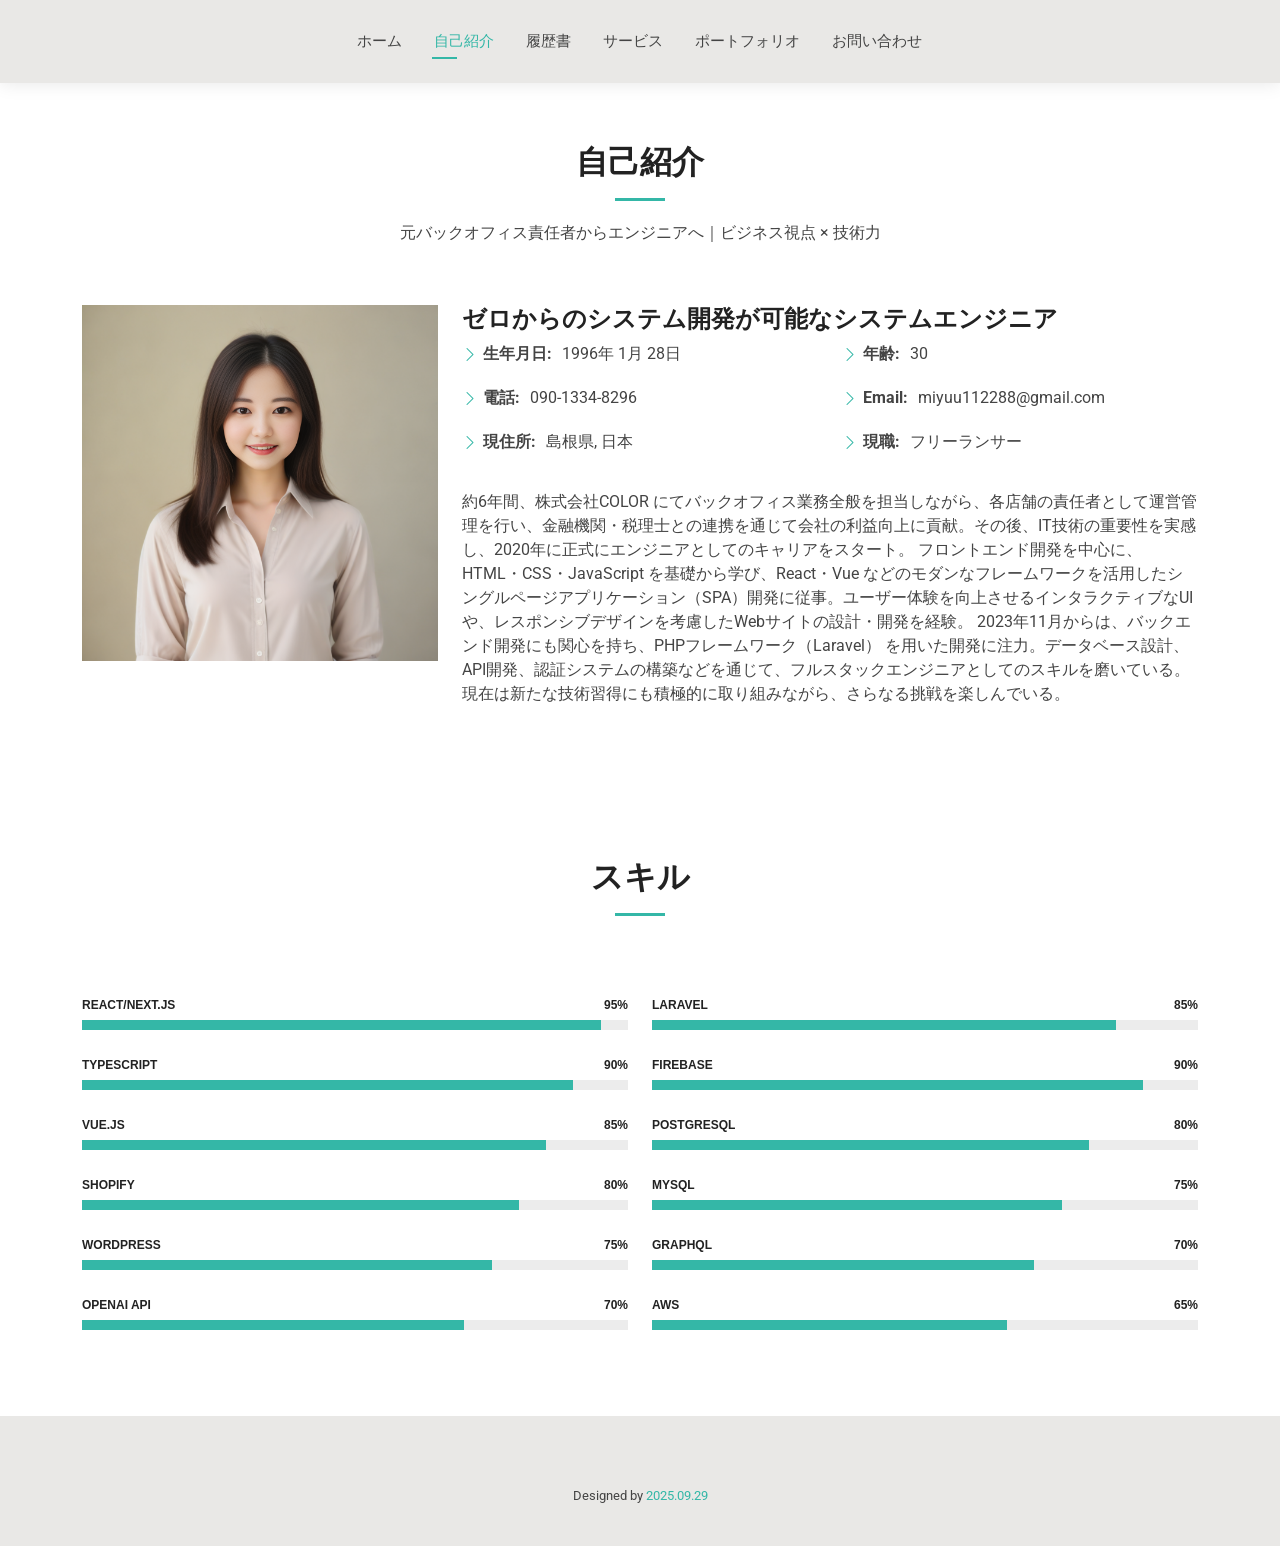
==== commit fffcb391: "about.htmlの年齢表示をdata属性で動的化し、保守性を向上" ====
--- a/about.html
+++ b/about.html
@@ -101,7 +101,7 @@
               </div>
               <div class="col-lg-6">
                 <ul>
-                  <li><i class="bi bi-chevron-right"></i> <strong>年齢:</strong> <span>29</span></li>
+                  <li><i class="bi bi-chevron-right"></i> <strong>年齢:</strong> <span>30</span></li>
                   <li><i class="bi bi-chevron-right"></i> <strong>Email:</strong> <span>miyuu112288@gmail.com</span></li>
                   <li><i class="bi bi-chevron-right"></i> <strong>現職:</strong> <span>フリーランサー</span></li>
                 </ul>
